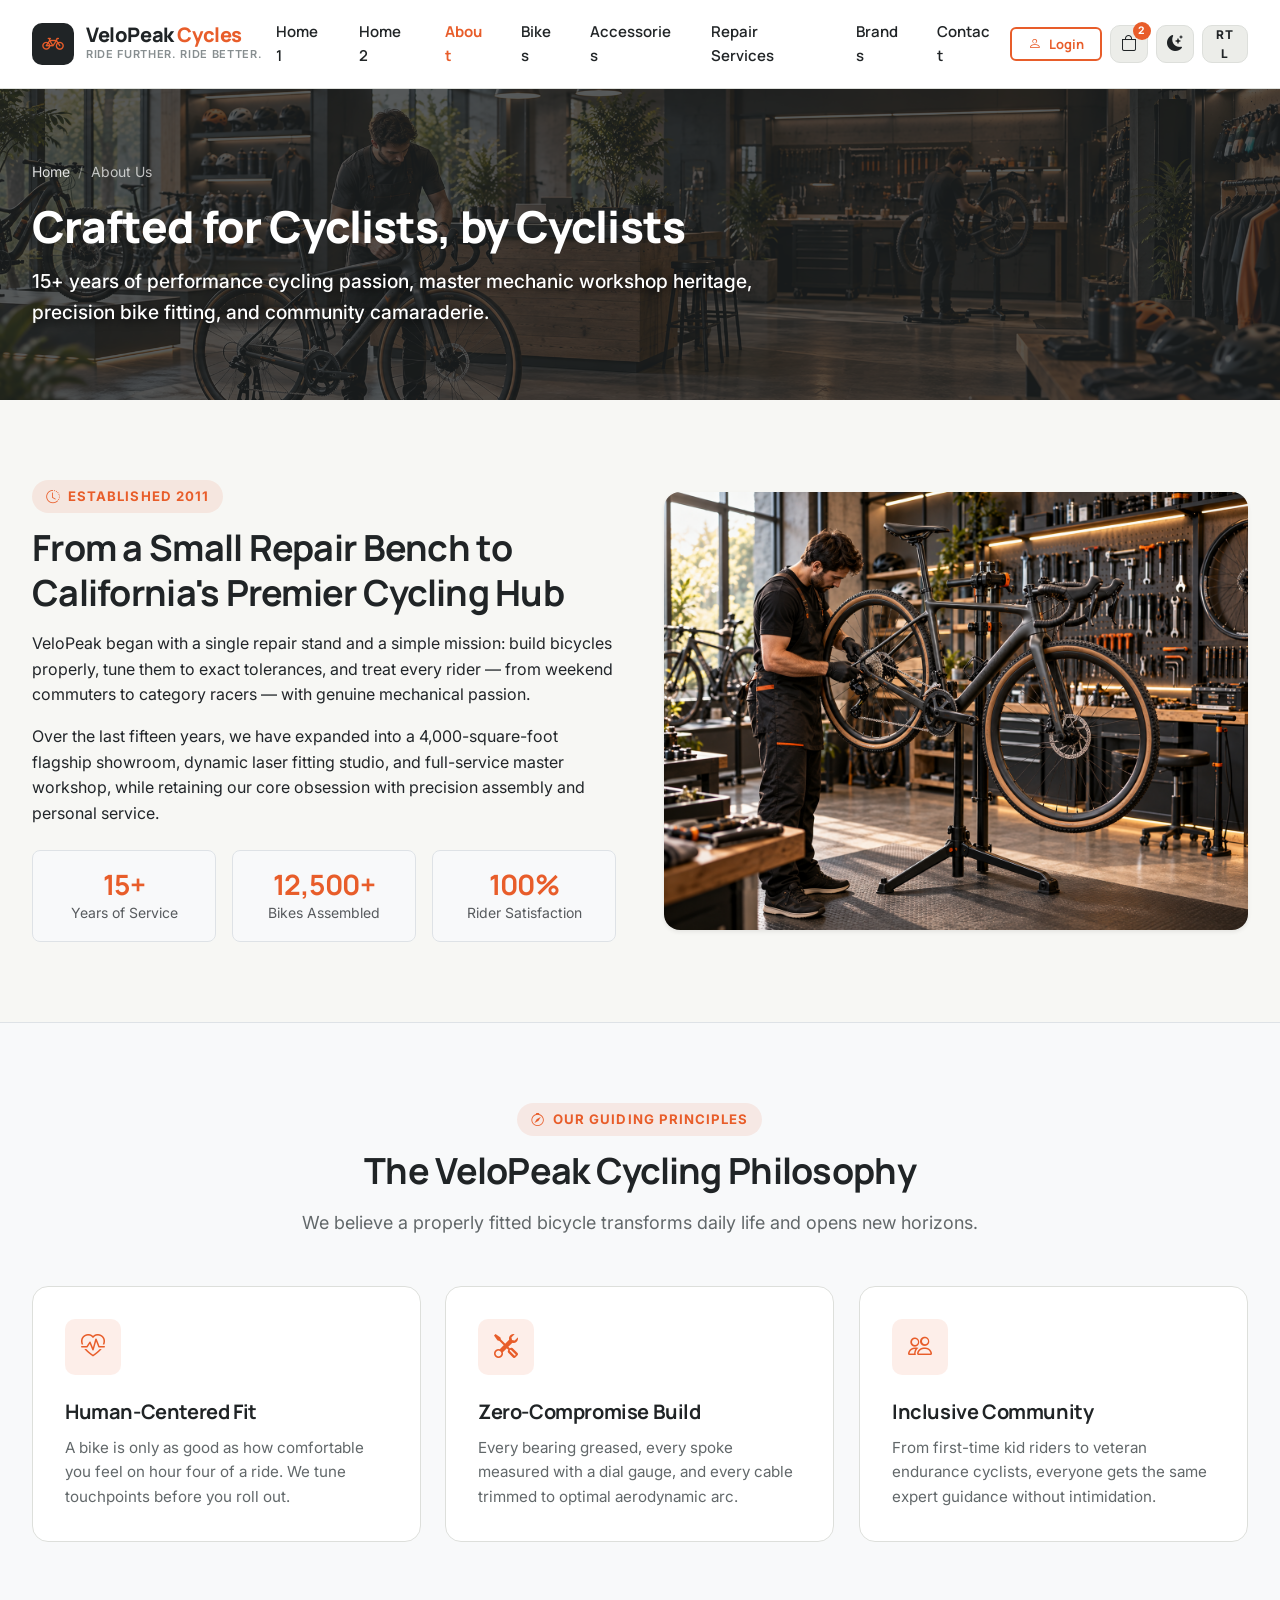
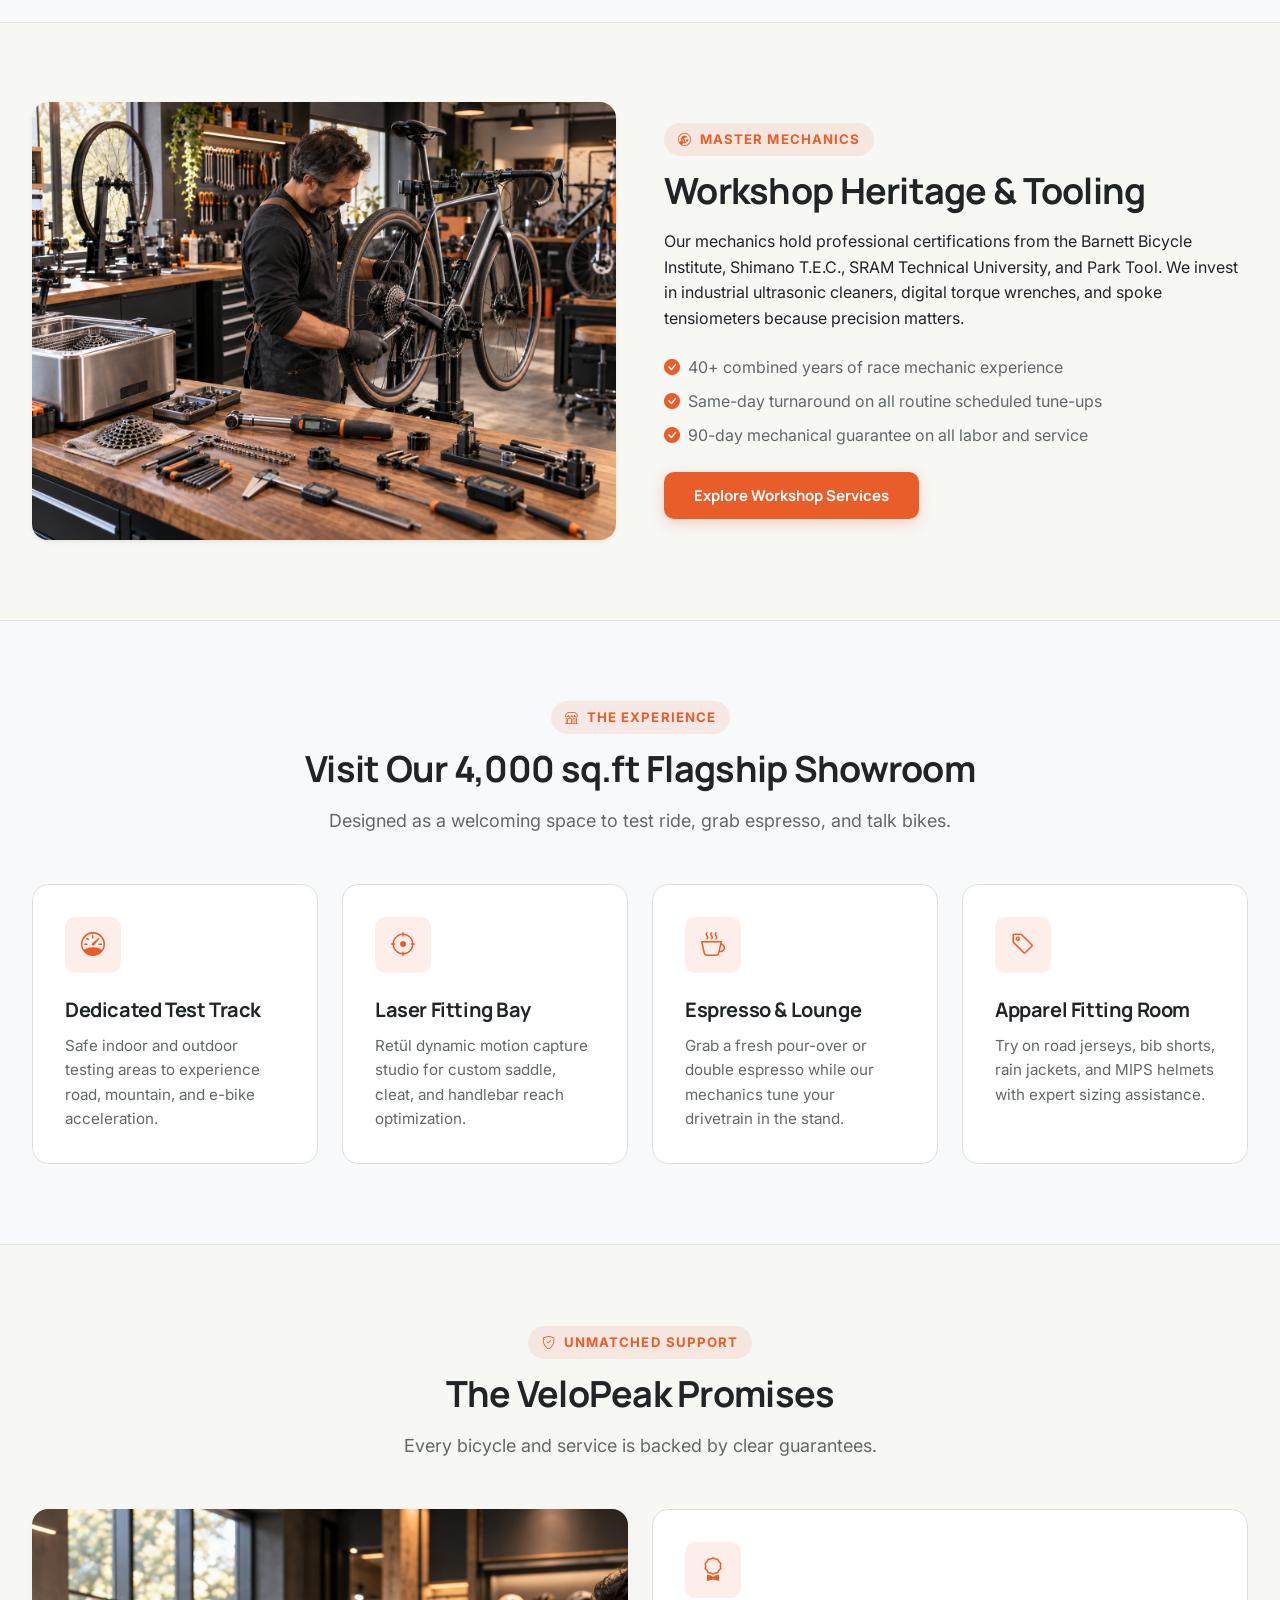
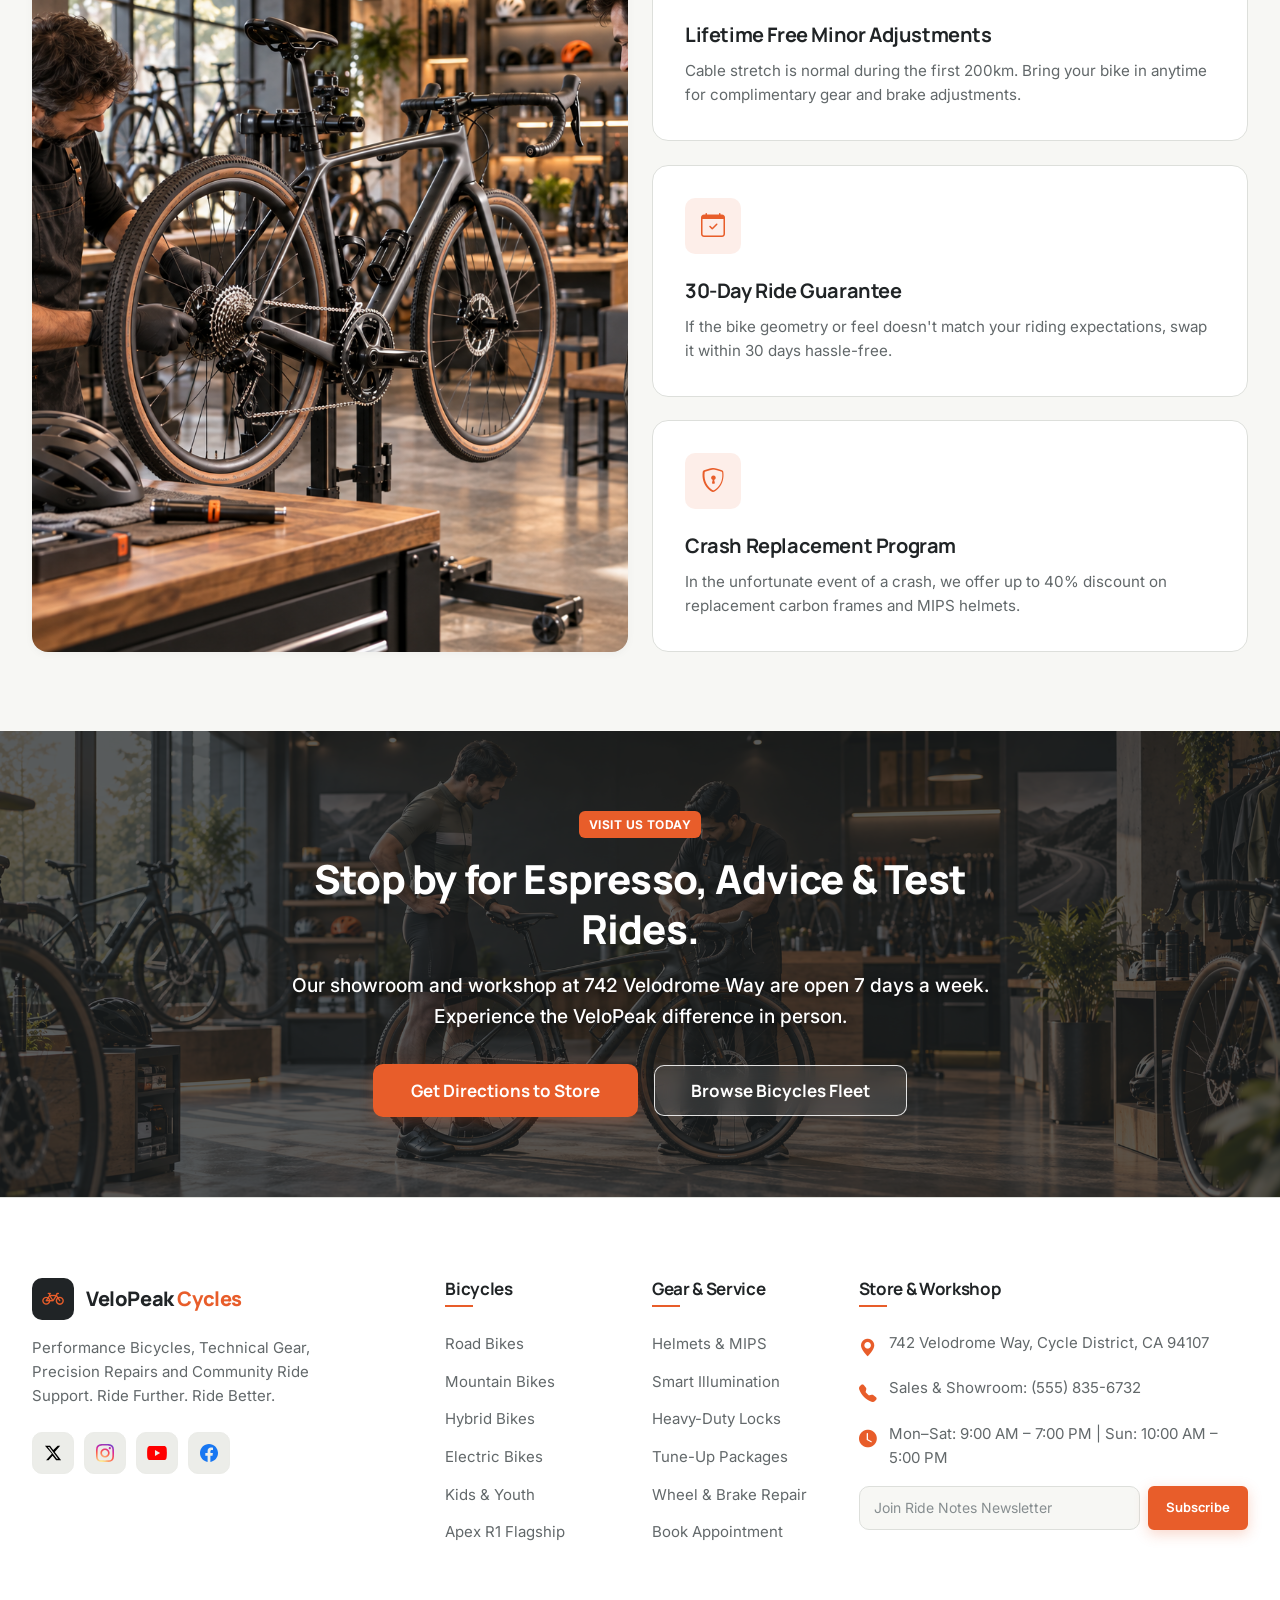
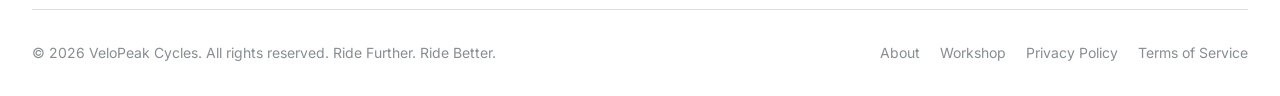
==== about.html @ 01ef1c29 "initial changes committed" ====
<!DOCTYPE html>
<html lang="en" data-theme="light" dir="ltr">
<head>
  <meta charset="UTF-8">
  <meta name="viewport" content="width=device-width, initial-scale=1.0">
  <title>About Us | Our Story, Workshop Heritage & Community | VeloPeak Cycles</title>
  <meta name="description" content="Learn about VeloPeak Cycles. 15+ years of performance cycling passion, master mechanic workshop heritage, and community group rides.">
  
  <!-- Favicon -->
  <link rel="icon" type="image/svg+xml" href="assets/images/favicon.svg">
  <link rel="apple-touch-icon" href="assets/images/favicon.svg">
  <link href="https://cdn.jsdelivr.net/npm/bootstrap@5.3.3/dist/css/bootstrap.min.css" rel="stylesheet">
  <link rel="stylesheet" href="https://cdn.jsdelivr.net/npm/bootstrap-icons@1.11.3/font/bootstrap-icons.min.css">

  <link rel="stylesheet" href="css/main.css">
  <link rel="stylesheet" href="css/header.css">
  <link rel="stylesheet" href="css/buttons.css">
  <link rel="stylesheet" href="css/bikes.css">
  <link rel="stylesheet" href="css/accessories.css">
  <link rel="stylesheet" href="css/services.css">
  <link rel="stylesheet" href="css/filters.css">
  <link rel="stylesheet" href="css/forms.css">
  <link rel="stylesheet" href="css/auth.css">
  <link rel="stylesheet" href="css/footer.css">
  <link rel="stylesheet" href="css/dark-theme.css">
  <link rel="stylesheet" href="css/rtl.css">
  <link rel="stylesheet" href="css/desktop.css">
  <link rel="stylesheet" href="css/tablet.css">
  <link rel="stylesheet" href="css/mobile.css">
</head>
<body>

  <!-- ==================== HEADER ==================== -->
  <header class="site-header">
    <div class="site-container">
      <nav class="navbar navbar-expand-lg navbar-light">
        <a class="navbar-brand" href="index.html" id="brand-logo-link">
          <div class="brand-logo-icon"><i class="bi bi-bicycle"></i></div>
          <div class="brand-text-group">
            <span class="brand-name">VeloPeak <span>Cycles</span></span>
            <span class="brand-tagline">Ride Further. Ride Better.</span>
          </div>
        </a>

        <div class="collapse navbar-collapse justify-content-center" id="navbarMain">
          <ul class="navbar-nav mb-2 mb-lg-0 gap-1">
            <li class="nav-item"><a class="nav-link" href="index.html">Home 1</a></li>
            <li class="nav-item"><a class="nav-link" href="home-2.html">Home 2</a></li>
            <li class="nav-item"><a class="nav-link active" href="about.html">About</a></li>
            <li class="nav-item"><a class="nav-link" href="bikes.html">Bikes</a></li>
            <li class="nav-item"><a class="nav-link" href="accessories.html">Accessories</a></li>
            <li class="nav-item"><a class="nav-link" href="services.html">Repair Services</a></li>
            <li class="nav-item"><a class="nav-link" href="brands.html">Brands</a></li>
            <li class="nav-item"><a class="nav-link" href="contact.html">Contact</a></li>
          </ul>
        </div>

        <div class="header-actions">
          <a href="login.html" class="btn-custom btn-secondary-custom btn-sm-custom d-none d-sm-inline-flex">
            <i class="bi bi-person"></i> Login
          </a>
          <a href="bikes.html" class="header-action-btn" title="View Cart">
            <i class="bi bi-bag"></i>
            <span class="badge-pill cart-count-badge">2</span>
          </a>
          <button type="button" class="header-action-btn theme-toggle-btn" title="Toggle Dark/Light Mode">
            <i class="bi bi-moon-stars-fill"></i>
          </button>
          <button type="button" class="header-action-btn rtl-toggle-btn" title="Toggle RTL/LTR">
            <span>RTL</span>
          </button>
          <button class="navbar-toggler header-action-btn d-lg-none" type="button" data-bs-toggle="offcanvas" data-bs-target="#mobileMenuOffcanvas">
            <i class="bi bi-list fs-5"></i>
          </button>
        </div>
      </nav>
    </div>
  </header>

  <!-- Mobile Offcanvas Menu -->
  <div class="offcanvas offcanvas-start" tabindex="-1" id="mobileMenuOffcanvas">
    <div class="offcanvas-header">
      <div class="d-flex align-items-center gap-2">
        <div class="brand-logo-icon" style="width:36px;height:36px;font-size:1.1rem;"><i class="bi bi-bicycle"></i></div>
        <span class="brand-name fs-5">VeloPeak <span>Cycles</span></span>
      </div>
      <button type="button" class="btn-close text-reset" data-bs-dismiss="offcanvas"></button>
    </div>
    <div class="offcanvas-body">
      <div class="d-flex flex-column mb-4">
        <a class="offcanvas-nav-link" href="index.html">Home 1 <i class="bi bi-chevron-right"></i></a>
        <a class="offcanvas-nav-link" href="home-2.html">Home 2 <i class="bi bi-chevron-right"></i></a>
        <a class="offcanvas-nav-link active" href="about.html">About <i class="bi bi-chevron-right"></i></a>
        <a class="offcanvas-nav-link" href="bikes.html">Bikes <i class="bi bi-chevron-right"></i></a>
        <a class="offcanvas-nav-link" href="accessories.html">Accessories <i class="bi bi-chevron-right"></i></a>
        <a class="offcanvas-nav-link" href="services.html">Repair Services <i class="bi bi-chevron-right"></i></a>
        <a class="offcanvas-nav-link" href="brands.html">Brands <i class="bi bi-chevron-right"></i></a>
        <a class="offcanvas-nav-link" href="contact.html">Contact <i class="bi bi-chevron-right"></i></a>
      </div>
      <div class="mt-auto pt-3 border-top header-actions-drawer">
        <a href="login.html" class="btn-custom btn-secondary-custom btn-sm-custom">
          <i class="bi bi-person"></i> Login
        </a>
        <a href="bikes.html" class="header-action-btn" title="View Cart">
          <i class="bi bi-bag"></i>
          <span class="badge-pill cart-count-badge">2</span>
        </a>
        <button type="button" class="header-action-btn theme-toggle-btn" title="Toggle Dark/Light Mode">
          <i class="bi bi-moon-stars-fill"></i>
        </button>
        <button type="button" class="header-action-btn rtl-toggle-btn" title="Toggle RTL/LTR">
          <span>RTL</span>
        </button>
      </div>
    </div>
  </div>

  <main>
    <!-- ==================== PAGE BANNER ==================== -->
    <section class="page-banner">
      <img src="assets/images/hero/about-banner.png" alt="VeloPeak Workshop Heritage" class="page-banner-bg">
      <div class="site-container">
        <div class="page-banner-content">
          <nav class="breadcrumb-nav">
            <a href="index.html">Home</a>
            <span class="breadcrumb-separator">/</span>
            <span>About Us</span>
          </nav>
          <h1 class="page-banner-title">Crafted for Cyclists, by Cyclists</h1>
          <p class="page-banner-subtitle">
            15+ years of performance cycling passion, master mechanic workshop heritage, precision bike fitting, and community camaraderie.
          </p>
        </div>
      </div>
    </section>

    <!-- ==================== 1. OUR STORY & ORIGIN ==================== -->
    <section class="section-padding">
      <div class="site-container">
        <div class="row align-items-center g-5">
          <div class="col-lg-6">
            <span class="section-badge"><i class="bi bi-clock-history"></i> Established 2011</span>
            <h2 class="section-title">From a Small Repair Bench to California's Premier Cycling Hub</h2>
            <p class="text-body mb-3">
              VeloPeak began with a single repair stand and a simple mission: build bicycles properly, tune them to exact tolerances, and treat every rider — from weekend commuters to category racers — with genuine mechanical passion.
            </p>
            <p class="text-body mb-4">
              Over the last fifteen years, we have expanded into a 4,000-square-foot flagship showroom, dynamic laser fitting studio, and full-service master workshop, while retaining our core obsession with precision assembly and personal service.
            </p>
            <div class="row g-3 about-stats-row">
              <div class="col-4">
                <div class="p-3 bg-light rounded-3 border text-center">
                  <div class="h3 text-primary mb-0 fw-bold">15+</div>
                  <div class="small text-muted">Years of Service</div>
                </div>
              </div>
              <div class="col-4">
                <div class="p-3 bg-light rounded-3 border text-center">
                  <div class="h3 text-primary mb-0 fw-bold">12,500+</div>
                  <div class="small text-muted">Bikes Assembled</div>
                </div>
              </div>
              <div class="col-4">
                <div class="p-3 bg-light rounded-3 border text-center">
                  <div class="h3 text-primary mb-0 fw-bold">100%</div>
                  <div class="small text-muted">Rider Satisfaction</div>
                </div>
              </div>
            </div>
          </div>
          <div class="col-lg-6">
            <img src="assets/images/pages/masters_workshop.png" alt="VeloPeak flagship workshop interior" class="img-fluid rounded-4 shadow-sm w-100">
          </div>
        </div>
      </div>
    </section>

    <!-- ==================== 2. BUILT AROUND CYCLING PHILOSOPHY ==================== -->
    <section class="section-padding bg-light border-top border-bottom">
      <div class="site-container">
        <div class="section-header text-center">
          <span class="section-badge"><i class="bi bi-compass"></i> Our Guiding Principles</span>
          <h2 class="section-title">The VeloPeak Cycling Philosophy</h2>
          <p class="section-subtitle">We believe a properly fitted bicycle transforms daily life and opens new horizons.</p>
        </div>

        <div class="row g-4">
          <div class="col-lg-4 col-md-6">
            <div class="feature-card">
              <div class="feature-icon-wrapper"><i class="bi bi-heart-pulse"></i></div>
              <h4 class="feature-title">Human-Centered Fit</h4>
              <p class="feature-desc">A bike is only as good as how comfortable you feel on hour four of a ride. We tune touchpoints before you roll out.</p>
            </div>
          </div>
          <div class="col-lg-4 col-md-6">
            <div class="feature-card">
              <div class="feature-icon-wrapper"><i class="bi bi-tools"></i></div>
              <h4 class="feature-title">Zero-Compromise Build</h4>
              <p class="feature-desc">Every bearing greased, every spoke measured with a dial gauge, and every cable trimmed to optimal aerodynamic arc.</p>
            </div>
          </div>
          <div class="col-lg-4 col-md-12">
            <div class="feature-card">
              <div class="feature-icon-wrapper"><i class="bi bi-people"></i></div>
              <h4 class="feature-title">Inclusive Community</h4>
              <p class="feature-desc">From first-time kid riders to veteran endurance cyclists, everyone gets the same expert guidance without intimidation.</p>
            </div>
          </div>
        </div>
      </div>
    </section>

    <!-- ==================== 3. WORKSHOP HERITAGE & MECHANIC CREDENTIALS ==================== -->
    <section class="section-padding">
      <div class="site-container">
        <div class="row align-items-center g-5">
          <div class="col-lg-6 order-lg-2">
            <span class="section-badge"><i class="bi bi-wrench-adjustable-circle"></i> Master Mechanics</span>
            <h2 class="section-title">Workshop Heritage & Tooling</h2>
            <p class="text-body mb-4">
              Our mechanics hold professional certifications from the Barnett Bicycle Institute, Shimano T.E.C., SRAM Technical University, and Park Tool. We invest in industrial ultrasonic cleaners, digital torque wrenches, and spoke tensiometers because precision matters.
            </p>
            <div class="d-flex flex-column gap-2 mb-4">
              <div class="d-flex align-items-center gap-2"><i class="bi bi-check-circle-fill text-primary"></i> 40+ combined years of race mechanic experience</div>
              <div class="d-flex align-items-center gap-2"><i class="bi bi-check-circle-fill text-primary"></i> Same-day turnaround on all routine scheduled tune-ups</div>
              <div class="d-flex align-items-center gap-2"><i class="bi bi-check-circle-fill text-primary"></i> 90-day mechanical guarantee on all labor and service</div>
            </div>
            <a href="services.html" class="btn-custom btn-primary-custom">Explore Workshop Services</a>
          </div>
          <div class="col-lg-6 order-lg-1">
            <img src="assets/images/pages/about_master_mechanics.png" alt="VeloPeak cycling community" class="img-fluid rounded-4 shadow-sm w-100">
          </div>
        </div>
      </div>
    </section>

    <!-- ==================== 4. FLAGSHIP SHOWROOM EXPERIENCE ==================== -->
    <section class="section-padding bg-light border-top border-bottom">
      <div class="site-container">
        <div class="section-header text-center">
          <span class="section-badge"><i class="bi bi-shop"></i> The Experience</span>
          <h2 class="section-title">Visit Our 4,000 sq.ft Flagship Showroom</h2>
          <p class="section-subtitle">Designed as a welcoming space to test ride, grab espresso, and talk bikes.</p>
        </div>

        <div class="row g-4 showroom-experience-grid">
          <div class="col-lg-3 col-md-6">
            <div class="feature-card">
              <div class="feature-icon-wrapper"><i class="bi bi-speedometer"></i></div>
              <h4 class="feature-title">Dedicated Test Track</h4>
              <p class="feature-desc">Safe indoor and outdoor testing areas to experience road, mountain, and e-bike acceleration.</p>
            </div>
          </div>
          <div class="col-lg-3 col-md-6">
            <div class="feature-card">
              <div class="feature-icon-wrapper"><i class="bi bi-crosshair"></i></div>
              <h4 class="feature-title">Laser Fitting Bay</h4>
              <p class="feature-desc">Retül dynamic motion capture studio for custom saddle, cleat, and handlebar reach optimization.</p>
            </div>
          </div>
          <div class="col-lg-3 col-md-6">
            <div class="feature-card">
              <div class="feature-icon-wrapper"><i class="bi bi-cup-hot"></i></div>
              <h4 class="feature-title">Espresso & Lounge</h4>
              <p class="feature-desc">Grab a fresh pour-over or double espresso while our mechanics tune your drivetrain in the stand.</p>
            </div>
          </div>
          <div class="col-lg-3 col-md-6">
            <div class="feature-card">
              <div class="feature-icon-wrapper"><i class="bi bi-tag"></i></div>
              <h4 class="feature-title">Apparel Fitting Room</h4>
              <p class="feature-desc">Try on road jerseys, bib shorts, rain jackets, and MIPS helmets with expert sizing assistance.</p>
            </div>
          </div>
        </div>
      </div>
    </section>

    <!-- ==================== 5. OUR PROMISES ==================== -->
    <section class="section-padding">
      <div class="site-container">
        <div class="section-header text-center">
          <span class="section-badge"><i class="bi bi-shield-check"></i> Unmatched Support</span>
          <h2 class="section-title">The VeloPeak Promises</h2>
          <p class="section-subtitle">Every bicycle and service is backed by clear guarantees.</p>
        </div>

        <div class="promises-layout">
          <figure class="promises-image-wrap">
            <img src="assets/images/pages/the_veloPeak_promises.png" alt="VeloPeak mechanic servicing a customer's bicycle in the workshop" class="promises-image">
          </figure>

          <div class="promises-grid">
            <div class="feature-card">
              <div class="feature-icon-wrapper"><i class="bi bi-award"></i></div>
              <h4 class="feature-title">Lifetime Free Minor Adjustments</h4>
              <p class="feature-desc">Cable stretch is normal during the first 200km. Bring your bike in anytime for complimentary gear and brake adjustments.</p>
            </div>
            <div class="feature-card">
              <div class="feature-icon-wrapper"><i class="bi bi-calendar-check"></i></div>
              <h4 class="feature-title">30-Day Ride Guarantee</h4>
              <p class="feature-desc">If the bike geometry or feel doesn't match your riding expectations, swap it within 30 days hassle-free.</p>
            </div>
            <div class="feature-card">
              <div class="feature-icon-wrapper"><i class="bi bi-shield-lock"></i></div>
              <h4 class="feature-title">Crash Replacement Program</h4>
              <p class="feature-desc">In the unfortunate event of a crash, we offer up to 40% discount on replacement carbon frames and MIPS helmets.</p>
            </div>
          </div>
        </div>
      </div>
    </section>

    <!-- ==================== 6. FINAL CTA BANNER ==================== -->
    <section class="cta-banner-section">
      <img src="assets/images/cta/about-cta.png" alt="Mechanic and cyclist discussing a finished bike" class="cta-banner-bg">
      <div class="site-container">
        <div class="cta-banner-content">
          <span class="badge-custom badge-primary mb-3">Visit Us Today</span>
          <h2 class="cta-banner-title">Stop by for Espresso, Advice & Test Rides.</h2>
          <p class="cta-banner-text">
            Our showroom and workshop at 742 Velodrome Way are open 7 days a week. Experience the VeloPeak difference in person.
          </p>
          <div class="d-flex flex-wrap justify-content-center gap-3">
            <a href="contact.html" class="btn-custom btn-primary-custom btn-lg-custom">Get Directions to Store</a>
            <a href="bikes.html" class="btn-custom btn-dark-outline btn-lg-custom">Browse Bicycles Fleet</a>
          </div>
        </div>
      </div>
    </section>
  </main>

  <!-- ==================== FOOTER ==================== -->
  <footer class="site-footer">
    <div class="site-container">
      <div class="row g-4">
        <div class="col-lg-4 col-md-6 footer-brand-col">
          <a class="footer-logo" href="index.html">
            <div class="brand-logo-icon"><i class="bi bi-bicycle"></i></div>
            <span class="brand-name">VeloPeak <span>Cycles</span></span>
          </a>
          <p class="footer-tagline-text">
            Performance Bicycles, Technical Gear, Precision Repairs and Community Ride Support. Ride Further. Ride Better.
          </p>
          <div class="footer-social-links">
            <a href="#" class="footer-social-btn" aria-label="Twitter / X"><svg width="18" height="18" viewBox="0 0 24 24" xmlns="http://www.w3.org/2000/svg"><path d="M18.244 2.25h3.308l-7.227 8.26 8.502 11.24H16.17l-4.714-6.231-5.401 6.231H2.747l7.73-8.835L1.254 2.25H8.08l4.259 5.629L18.244 2.25zm-1.161 17.52h1.833L7.084 4.126H5.117L17.083 19.77z" fill="#000000"/></svg></a>
            <a href="#" class="footer-social-btn" aria-label="Instagram"><svg width="18" height="18" viewBox="0 0 24 24" xmlns="http://www.w3.org/2000/svg"><defs><radialGradient id="ig-grad" cx="30%" cy="107%" r="150%"><stop offset="0%" stop-color="#fdf497"/><stop offset="5%" stop-color="#fdf497"/><stop offset="45%" stop-color="#fd5949"/><stop offset="60%" stop-color="#d6249f"/><stop offset="90%" stop-color="#285AEB"/></radialGradient></defs><path d="M12 2.163c3.204 0 3.584.012 4.85.07 3.252.148 4.771 1.691 4.919 4.919.058 1.265.069 1.645.069 4.849 0 3.205-.012 3.584-.069 4.849-.149 3.225-1.664 4.771-4.919 4.919-1.266.058-1.644.07-4.85.07-3.204 0-3.584-.012-4.849-.07-3.26-.149-4.771-1.699-4.919-4.92-.058-1.265-.07-1.644-.07-4.849 0-3.204.013-3.583.07-4.849.149-3.227 1.664-4.771 4.919-4.919 1.266-.057 1.645-.069 4.849-.069zm0-2.163c-3.259 0-3.667.014-4.947.072-4.358.2-6.78 2.618-6.98 6.98-.059 1.281-.073 1.689-.073 4.948 0 3.259.014 3.668.072 4.948.2 4.358 2.618 6.78 6.98 6.98 1.281.058 1.689.072 4.948.072 3.259 0 3.668-.014 4.948-.072 4.354-.2 6.782-2.618 6.979-6.98.059-1.28.073-1.689.073-4.948 0-3.259-.014-3.667-.072-4.947-.196-4.354-2.617-6.78-6.979-6.98-1.281-.059-1.69-.073-4.949-.073zm0 5.838c-3.403 0-6.162 2.759-6.162 6.162s2.759 6.163 6.162 6.163 6.162-2.759 6.162-6.163c0-3.403-2.759-6.162-6.162-6.162zm0 10.162c-2.209 0-4-1.79-4-4 0-2.209 1.791-4 4-4s4 1.791 4 4c0 2.21-1.791 4-4 4zm6.406-11.845c-.796 0-1.441.645-1.441 1.44s.645 1.44 1.441 1.44c.795 0 1.439-.645 1.439-1.44s-.644-1.44-1.439-1.44z" fill="url(#ig-grad)"/></svg></a>
            <a href="#" class="footer-social-btn" aria-label="YouTube"><svg width="20" height="14" viewBox="0 0 24 17" xmlns="http://www.w3.org/2000/svg"><path d="M23.495 2.205a3.02 3.02 0 0 0-2.122-2.137C19.545 0 12 0 12 0s-7.545 0-9.373.068a3.02 3.02 0 0 0-2.122 2.137C0 3.964 0 8.5 0 8.5s0 4.536.505 6.295a3.02 3.02 0 0 0 2.122 2.137C4.455 17 12 17 12 17s7.545 0 9.373-.068a3.02 3.02 0 0 0 2.122-2.137C24 13.036 24 8.5 24 8.5s0-4.536-.505-6.295zM9.545 12.068V4.932L15.818 8.5l-6.273 3.568z" fill="#FF0000"/></svg></a>
            <a href="#" class="footer-social-btn" aria-label="Facebook"><svg width="18" height="18" viewBox="0 0 24 24" xmlns="http://www.w3.org/2000/svg"><path d="M24 12.073c0-6.627-5.373-12-12-12s-12 5.373-12 12c0 5.99 4.388 10.954 10.125 11.854v-8.385H7.078v-3.47h3.047V9.43c0-3.007 1.792-4.669 4.533-4.669 1.312 0 2.686.235 2.686.235v2.953H15.83c-1.491 0-1.956.925-1.956 1.874v2.25h3.328l-.532 3.47h-2.796v8.385C19.612 23.027 24 18.062 24 12.073z" fill="#1877F2"/></svg></a>
          </div>
        </div>

        <div class="col-lg-2 col-md-6 col-6">
          <h4 class="footer-heading">Bicycles</h4>
          <ul class="footer-nav-list">
            <li><a href="bikes.html?type=road" class="footer-nav-link">Road Bikes</a></li>
            <li><a href="bikes.html?type=mountain" class="footer-nav-link">Mountain Bikes</a></li>
            <li><a href="bikes.html?type=hybrid" class="footer-nav-link">Hybrid Bikes</a></li>
            <li><a href="bikes.html?type=electric" class="footer-nav-link">Electric Bikes</a></li>
            <li><a href="bikes.html?type=kids" class="footer-nav-link">Kids & Youth</a></li>
            <li><a href="bike-details.html" class="footer-nav-link">Apex R1 Flagship</a></li>
          </ul>
        </div>

        <div class="col-lg-2 col-md-6 col-6">
          <h4 class="footer-heading">Gear & Service</h4>
          <ul class="footer-nav-list">
            <li><a href="accessories.html" class="footer-nav-link">Helmets & MIPS</a></li>
            <li><a href="accessories.html" class="footer-nav-link">Smart Illumination</a></li>
            <li><a href="accessories.html" class="footer-nav-link">Heavy-Duty Locks</a></li>
            <li><a href="services.html" class="footer-nav-link">Tune-Up Packages</a></li>
            <li><a href="services.html#individual-repairs" class="footer-nav-link">Wheel & Brake Repair</a></li>
            <li><a href="services.html#booking-section" class="footer-nav-link">Book Appointment</a></li>
          </ul>
        </div>

        <div class="col-lg-4 col-md-6">
          <h4 class="footer-heading">Store & Workshop</h4>
          <ul class="footer-contact-list mb-3">
            <li class="footer-contact-item">
              <i class="bi bi-geo-alt-fill"></i>
              <span>742 Velodrome Way, Cycle District, CA 94107</span>
            </li>
            <li class="footer-contact-item">
              <i class="bi bi-telephone-fill"></i>
              <span>Sales & Showroom: (555) 835-6732</span>
            </li>
            <li class="footer-contact-item">
              <i class="bi bi-clock-fill"></i>
              <span>Mon–Sat: 9:00 AM – 7:00 PM | Sun: 10:00 AM – 5:00 PM</span>
            </li>
          </ul>
          <form class="footer-newsletter-form">
            <input type="email" class="footer-newsletter-input" placeholder="Join Ride Notes Newsletter" required>
            <button type="submit" class="btn-custom btn-primary-custom btn-sm-custom">Subscribe</button>
          </form>
        </div>
      </div>

      <div class="footer-bottom">
        <div>&copy; 2026 VeloPeak Cycles. All rights reserved. Ride Further. Ride Better.</div>
        <div class="footer-bottom-links">
          <a href="about.html">About</a>
          <a href="services.html">Workshop</a>
          <a href="contact.html">Privacy Policy</a>
          <a href="contact.html">Terms of Service</a>
        </div>
      </div>
    </div>
  </footer>

  <script src="https://cdn.jsdelivr.net/npm/bootstrap@5.3.3/dist/js/bootstrap.bundle.min.js"></script>
  <script src="js/main.js"></script>
</body>
</html>
---- css/main.css ----
/* ==========================================================================
   VeloPeak Cycles - Main Stylesheet
   Brand: VeloPeak Cycles ("Ride Further. Ride Better.")
   Primary: #E85D2A (Hover: #C94A1E)
   Secondary: #202426 (Carbon Charcoal)
   ========================================================================== */

@import url('https://fonts.googleapis.com/css2?family=Inter:wght@300;400;500;600;700&family=Manrope:wght@500;600;700;800&display=swap');

:root {
  /* Brand Colors */
  --color-primary: #E85D2A;
  --color-primary-hover: #C94A1E;
  --color-primary-light: rgba(232, 93, 42, 0.1);
  --color-secondary: #202426;
  --color-secondary-hover: #151718;

  /* Keep Bootstrap utilities on the same single VeloPeak accent colour. */
  --bs-primary: #E85D2A;
  --bs-primary-rgb: 232, 93, 42;
  --bs-link-color: #E85D2A;
  --bs-link-color-rgb: 232, 93, 42;
  --bs-link-hover-color: #C94A1E;
  --bs-link-hover-color-rgb: 201, 74, 30;

  /* Supporting Light Neutrals */
  --bg-main: #F7F7F4;
  --bg-surface: #FFFFFF;
  --bg-secondary: #ECEDE9;
  --bg-card: #FFFFFF;
  --text-heading: #202426;
  --text-body: #62686A;
  --text-muted: #878E90;
  --border-color: #DDDFDB;
  --border-subtle: #EBECE8;

  /* Shadows */
  --shadow-sm: 0 2px 8px rgba(32, 36, 38, 0.04);
  --shadow-md: 0 6px 20px rgba(32, 36, 38, 0.08);
  --shadow-lg: 0 12px 36px rgba(32, 36, 38, 0.12);
  --shadow-card: 0 4px 16px rgba(32, 36, 38, 0.06);

  /* Typography */
  --font-heading: 'Manrope', -apple-system, BlinkMacSystemFont, 'Segoe UI', Roboto, sans-serif;
  --font-body: 'Inter', -apple-system, BlinkMacSystemFont, 'Segoe UI', Roboto, sans-serif;

  /* Spacing Scale */
  --space-8: 8px;
  --space-12: 12px;
  --space-16: 16px;
  --space-24: 24px;
  --space-32: 32px;
  --space-48: 48px;
  --space-64: 64px;
  --space-80: 80px;

  /* Transitions */
  --transition-fast: 200ms ease;
  --transition-normal: 300ms ease;
  --transition-slow: 400ms ease;

  /* Layout */
  --container-max: 1440px;
  --header-height: 80px;
  --radius-sm: 6px;
  --radius-md: 10px;
  --radius-lg: 16px;
  --radius-full: 9999px;
}

/* Base Elements */
* {
  box-sizing: border-box;
  margin: 0;
  padding: 0;
}

html {
  scroll-behavior: smooth;
  font-size: 16px;
}

body {
  font-family: var(--font-body);
  font-size: 1rem;
  line-height: 1.6;
  color: var(--text-body);
  background-color: var(--bg-main);
  -webkit-font-smoothing: antialiased;
  -moz-osx-font-smoothing: grayscale;
  overflow-x: hidden;
  display: flex;
  flex-direction: column;
  min-height: 100vh;
}

/* Allow long labels and headings to wrap safely without hiding content. */
:where(h1, h2, h3, h4, h5, h6, p, a, button, label, li, td, th, span) {
  overflow-wrap: anywhere;
}

main {
  flex: 1 0 auto;
}

h1,
h2,
h3,
h4,
h5,
h6,
.h1,
.h2,
.h3,
.h4,
.h5,
.h6 {
  font-family: var(--font-heading);
  color: var(--text-heading);
  font-weight: 700;
  line-height: 1.25;
  letter-spacing: -0.02em;
}

h1 {
  font-size: 2.75rem;
}

h2 {
  font-size: 2.25rem;
}

h3 {
  font-size: 1.75rem;
}

h4 {
  font-size: 1.35rem;
}

h5 {
  font-size: 1.15rem;
}

h6 {
  font-size: 1rem;
}

p {
  margin-bottom: 1rem;
}

a {
  color: var(--color-primary);
  text-decoration: none;
  transition: color var(--transition-fast);
}

a:hover {
  color: var(--color-primary-hover);
}

/* Override Bootstrap's default blue utility with the VeloPeak orange. */
.text-primary {
  color: var(--color-primary) !important;
}

a.text-primary:hover,
a.text-primary:focus-visible {
  color: var(--color-primary-hover) !important;
}

:where(a, button, input, select, textarea):focus-visible {
  outline-color: var(--color-primary);
}

img {
  max-width: 100%;
  height: auto;
  display: block;
}

/* Shared grid alignment: keep columns shrinkable and cards equally stretched. */
main .row > [class*="col-"] {
  min-width: 0;
}

main .row.g-4 > [class*="col-"]:has(> :is(.feature-card, .package-card, .process-step-card, .product-card, .accessory-card, .category-card)) {
  display: flex;
}

main .row.g-4 > [class*="col-"] > :only-child {
  width: 100%;
}

/* Reusable equal-card grid behavior: incomplete rows stay centered. */
main .row:has(> [class*="col-"] > :is(.feature-card, .package-card, .process-step-card, .product-card, .accessory-card, .category-card, .guide-card, .card)) {
  justify-content: center;
}

main :is(.feature-card, .package-card, .process-step-card, .product-card, .accessory-card, .category-card, .guide-card, .card) {
  min-width: 0;
}

main :is(.feature-card, .package-card, .process-step-card, .product-card, .accessory-card, .category-card, .guide-card) :is(h2, h3, h4, p, li) {
  white-space: normal;
  text-overflow: clip;
  -webkit-line-clamp: unset;
}

/* Layout Containers */
.site-container {
  width: 100%;
  max-width: var(--container-max);
  margin-left: auto;
  margin-right: auto;
  padding-left: 32px;
  padding-right: 32px;
}

.section-padding {
  padding-top: var(--space-80);
  padding-bottom: var(--space-80);
}

.section-padding-sm {
  padding-top: var(--space-48);
  padding-bottom: var(--space-48);
}

/* Section Headers */
.section-header {
  margin-bottom: var(--space-48);
}

.section-header.text-center {
  max-width: 720px;
  margin-left: auto;
  margin-right: auto;
}

.section-badge {
  display: inline-flex;
  align-items: center;
  gap: 8px;
  background-color: var(--color-primary-light);
  color: var(--color-primary);
  font-size: 0.825rem;
  font-weight: 700;
  text-transform: uppercase;
  letter-spacing: 0.08em;
  padding: 6px 14px;
  border-radius: var(--radius-full);
  margin-bottom: var(--space-12);
}

.section-title {
  margin-bottom: var(--space-16);
}

.section-subtitle {
  font-size: 1.125rem;
  color: var(--text-body);
  margin-bottom: 0;
}

/* Hero Section Base */
.hero-section {
  position: relative;
  background-color: var(--bg-surface);
  min-height: 580px;
  display: flex;
  align-items: center;
  padding: 110px 0;
  overflow: hidden;
}

.hero-banner-bg {
  position: absolute;
  top: 0;
  left: 0;
  width: 100%;
  height: 100%;
  object-fit: cover;
  object-position: center;
  opacity: 1;
  z-index: 1;
  pointer-events: none;
}

@media (min-width: 992px) {
  .home-split-hero {
    min-height: 640px;
    padding: 80px 0;
    background: var(--bg-main);
  }

  .home-split-hero .hero-banner-bg {
    inset: 0 0 0 auto;
    width: 50%;
    height: 100%;
    object-position: center;
    border-radius: var(--radius-lg) 0 0 var(--radius-lg);
  }

  .home-split-hero-reverse .hero-banner-bg {
    inset: 0 auto 0 0;
    border-radius: 0 var(--radius-lg) var(--radius-lg) 0;
  }

  body .home-split-hero .hero-content-card {
    flex: 0 0 50%;
    width: 50%;
    max-width: 50%;
    background: transparent;
    backdrop-filter: none;
    -webkit-backdrop-filter: none;
    border: 0;
    box-shadow: none;
    padding: 40px 56px 40px 0;
  }

  body .home-split-hero-reverse .hero-content-card {
    padding: 40px 0 40px 56px;
  }

  .home-split-hero .hero-subtitle {
    color: var(--text-body);
  }
}

@media (max-width: 991.98px) {
  .home-split-hero {
    min-height: 0;
    padding: 0;
    display: block;
    background: var(--bg-main);
  }

  .home-split-hero .hero-banner-bg {
    position: relative;
    inset: auto;
    width: 100%;
    height: 340px;
    display: block;
    object-fit: cover;
  }

  .home-split-hero .site-container {
    padding-top: 40px;
    padding-bottom: 48px;
  }

  body .home-split-hero .hero-content-card,
  body .home-split-hero-reverse .hero-content-card {
    width: 100%;
    max-width: 100%;
    background: transparent;
    backdrop-filter: none;
    -webkit-backdrop-filter: none;
    border: 0;
    box-shadow: none;
    padding: 0;
  }

  .home-split-hero .hero-subtitle {
    color: var(--text-body);
  }
}

.hero-section .site-container,
.hero-content {
  position: relative;
  z-index: 2;
}

.hero-content-card {
  background: rgba(255, 255, 255, 0.45);
  backdrop-filter: blur(24px) saturate(180%);
  -webkit-backdrop-filter: blur(24px) saturate(180%);
  padding: 40px 44px;
  border-radius: var(--radius-lg);
  border: 1px solid rgba(255, 255, 255, 0.5);
  box-shadow: 0 16px 40px rgba(0, 0, 0, 0.12), inset 0 0 0 1px rgba(255, 255, 255, 0.3);
}

.hero-content-card .hero-stat-badge {
  background: rgba(255, 255, 255, 0.6);
  backdrop-filter: blur(12px);
  -webkit-backdrop-filter: blur(12px);
  border: 1px solid rgba(255, 255, 255, 0.6);
}

.hero-content-card .badge.bg-light {
  background: rgba(255, 255, 255, 0.65) !important;
  backdrop-filter: blur(10px);
  -webkit-backdrop-filter: blur(10px);
  border: 1px solid rgba(255, 255, 255, 0.6) !important;
  color: #202426 !important;
}

.hero-content-card .btn-secondary-custom {
  background-color: rgba(255, 255, 255, 0.75);
  backdrop-filter: blur(12px);
  -webkit-backdrop-filter: blur(12px);
  color: var(--color-primary) !important;
  border: 2px solid var(--color-primary);
  box-shadow: 0 4px 12px rgba(0, 0, 0, 0.06);
}

.hero-content-card .btn-secondary-custom:hover {
  background-color: var(--color-primary);
  color: #FFFFFF !important;
  border-color: var(--color-primary);
  box-shadow: 0 6px 18px rgba(232, 93, 42, 0.35);
}

.hero-tag {
  display: inline-flex;
  align-items: center;
  gap: 8px;
  padding: 6px 16px;
  background: rgba(232, 93, 42, 0.12);
  color: var(--color-primary);
  font-weight: 700;
  font-size: 0.875rem;
  border-radius: var(--radius-full);
  margin-bottom: var(--space-16);
}

.hero-title {
  font-size: 3.5rem;
  font-weight: 800;
  line-height: 1.15;
  margin-bottom: var(--space-24);
  color: var(--text-heading);
}

.hero-title span {
  color: var(--color-primary);
}

.hero-subtitle {
  font-size: 1.25rem;
  font-weight: 500;
  line-height: 1.7;
  color: #111416;
  margin-bottom: var(--space-32);
  max-width: 580px;
}

.hero-stat-badge {
  background: var(--bg-surface);
  border: 1px solid var(--border-color);
  padding: 14px 20px;
  border-radius: var(--radius-md);
  box-shadow: var(--shadow-sm);
}

.hero-stat-number {
  font-family: var(--font-heading);
  font-size: 1.5rem;
  font-weight: 800;
  color: var(--color-primary);
  line-height: 1;
}

.hero-stat-label {
  font-size: 0.8125rem;
  color: var(--text-muted);
  font-weight: 500;
}

/* Page Banner (Internal Pages) */
.page-banner {
  position: relative;
  background: var(--color-secondary);
  color: #FFFFFF;
  padding: 72px 0;
  overflow: hidden;
}

.page-banner-bg {
  position: absolute;
  top: 0;
  left: 0;
  width: 100%;
  height: 100%;
  object-fit: cover;
  opacity: 0.28;
  filter: brightness(0.9);
}

.page-banner-content {
  position: relative;
  z-index: 2;
  max-width: 800px;
}

.page-banner-title {
  color: #FFFFFF;
  font-size: 2.75rem;
  font-weight: 800;
  margin-bottom: 12px;
}

.page-banner-subtitle {
  color: #FFFFFF;
  font-size: 1.2rem;
  font-weight: 500;
  line-height: 1.6;
  text-shadow: 0 2px 10px rgba(0, 0, 0, 0.85);
  margin-bottom: 0;
}

.breadcrumb-nav {
  display: flex;
  align-items: center;
  gap: 8px;
  font-size: 0.875rem;
  color: rgba(255, 255, 255, 0.7);
  margin-bottom: 16px;
}

.breadcrumb-nav a {
  color: rgba(255, 255, 255, 0.85);
}

.breadcrumb-nav a:hover {
  color: var(--color-primary);
}

.breadcrumb-separator {
  opacity: 0.5;
}

/* Full Width CTA Banner */
.cta-banner-section {
  position: relative;
  background: var(--color-secondary);
  color: #FFFFFF;
  padding: 80px 0;
  overflow: hidden;
  text-align: center;
}

.cta-banner-bg {
  position: absolute;
  top: 0;
  left: 0;
  width: 100%;
  height: 100%;
  object-fit: cover;
  opacity: 0.32;
  filter: brightness(0.85);
}

.cta-banner-content {
  position: relative;
  z-index: 2;
  max-width: 760px;
  margin: 0 auto;
  text-align: center;
  display: flex;
  flex-direction: column;
  align-items: center;
}

.cta-banner-content > .d-flex {
  display: flex !important;
  justify-content: center !important;
  align-items: center !important;
  margin: 0 auto !important;
  width: 100%;
}

.cta-banner-title {
  color: #FFFFFF;
  font-size: 2.5rem;
  font-weight: 800;
  margin-bottom: 16px;
}

.cta-banner-text {
  color: #FFFFFF;
  font-size: 1.2rem;
  font-weight: 500;
  line-height: 1.6;
  text-shadow: 0 2px 10px rgba(0, 0, 0, 0.85);
  margin-bottom: 32px;
}

.cta-banner-section .btn-dark-outline,
.cta-banner-section .btn-white-outline {
  background-color: rgba(255, 255, 255, 0.12) !important;
  color: #FFFFFF !important;
  border: 1.5px solid rgba(255, 255, 255, 0.85) !important;
  backdrop-filter: blur(8px);
  -webkit-backdrop-filter: blur(8px);
}

.cta-banner-section .btn-dark-outline:hover,
.cta-banner-section .btn-white-outline:hover {
  background-color: #FFFFFF !important;
  color: #111314 !important;
  border-color: #FFFFFF !important;
  transform: translateY(-2px);
  box-shadow: 0 8px 24px rgba(0, 0, 0, 0.35);
}

/* Feature Cards & Badges */
.feature-card {
  background: var(--bg-surface);
  border: 1px solid var(--border-color);
  border-radius: var(--radius-lg);
  padding: var(--space-32);
  transition: transform var(--transition-normal), box-shadow var(--transition-normal), border-color var(--transition-normal);
  height: 100%;
  display: flex;
  flex-direction: column;
}

.feature-card:hover {
  transform: translateY(-4px);
  box-shadow: var(--shadow-md);
  border-color: var(--color-primary);
}

.feature-icon-wrapper {
  width: 56px;
  height: 56px;
  border-radius: var(--radius-md);
  background-color: var(--color-primary-light);
  color: var(--color-primary);
  display: flex;
  align-items: center;
  justify-content: center;
  font-size: 1.5rem;
  margin-bottom: var(--space-24);
  flex-shrink: 0;
}

.feature-title {
  font-size: 1.25rem;
  font-weight: 700;
  margin-bottom: var(--space-12);
}

.feature-desc {
  color: var(--text-body);
  font-size: 0.95rem;
  margin-bottom: 0;
}

.featured-brand-desc {
  display: grid;
  gap: 0.18rem;
}

.featured-brand-desc > span {
  display: block;
  white-space: nowrap;
}

.benefit-copy {
  display: grid;
  gap: 0.2rem;
  font-size: 0.875rem;
}

.benefit-copy > span {
  display: block;
  white-space: nowrap;
}

@media (max-width: 575.98px) {
  .featured-brand-desc > span,
  .benefit-copy > span {
    white-space: normal;
  }
}

.contact-info-card .feature-desc {
  overflow-wrap: anywhere;
}

.contact-card-link {
  display: inline-flex;
  align-items: center;
  justify-content: center;
  align-self: center;
  flex-shrink: 0;
  gap: 0.35rem;
  min-height: 40px;
  margin-top: auto;
  padding: 8px 16px;
  border: 1px solid var(--color-primary);
  border-radius: var(--radius-full);
  background: var(--color-primary-light);
  line-height: 1.35;
  white-space: nowrap;
  text-decoration: none;
  overflow: visible;
}

.contact-card-link:hover {
  color: #FFFFFF !important;
  background: var(--color-primary);
}

/* Badges — all unified to the VeloPeak brand primary orange */
.badge-custom {
  display: inline-flex;
  align-items: center;
  gap: 4px;
  padding: 4px 10px;
  font-size: 0.75rem;
  font-weight: 700;
  border-radius: var(--radius-sm);
  text-transform: uppercase;
  letter-spacing: 0.04em;
}

.badge-primary,
.badge-secondary,
.badge-stock,
.badge-rating {
  background: var(--color-primary);
  color: #FFFFFF;
}

/* Override Bootstrap badge utilities to stay on-brand */
.badge.bg-secondary,
.badge.bg-success,
.badge.bg-warning,
.badge.bg-info,
.badge.bg-danger {
  background-color: var(--color-primary) !important;
  color: #FFFFFF !important;
}

/* Finder step dots and similar interactive badges */
.finder-step-dot.badge.bg-secondary {
  background-color: var(--color-primary-light) !important;
  color: var(--color-primary) !important;
}

.finder-step-dot.badge.bg-primary,
.finder-step-dot.active {
  background-color: var(--color-primary) !important;
  color: #FFFFFF !important;
  box-shadow: 0 5px 16px rgba(240, 120, 73, 0.32);
}

.finder-step-dot {
  transition: background-color 0.25s ease, color 0.25s ease, box-shadow 0.25s ease, transform 0.25s ease;
}

.finder-step-dot.active {
  transform: translateY(-2px);
}

/* Bike finder glass panel keeps its editorial background visible. */
.bike-finder-overlay {
  position: absolute;
  inset: 0;
  z-index: 0;
  background: linear-gradient(135deg, rgba(8, 16, 40, 0.62), rgba(20, 40, 80, 0.48) 60%, rgba(8, 16, 40, 0.64));
}

#bike-finder-container {
  background: rgba(20, 25, 30, 0.62) !important;
  border-color: rgba(255, 255, 255, 0.28) !important;
  color: #FFFFFF;
  backdrop-filter: blur(14px) saturate(135%);
  -webkit-backdrop-filter: blur(14px) saturate(135%);
  box-shadow: 0 18px 45px rgba(0, 0, 0, 0.3) !important;
}

#bike-finder-container .finder-step h4,
#bike-finder-container .finder-option-btn strong {
  color: #FFFFFF;
}

#bike-finder-container .finder-option-btn {
  background: rgba(18, 23, 28, 0.45);
  border-color: rgba(255, 255, 255, 0.32);
  color: #FFFFFF;
  backdrop-filter: blur(6px);
  -webkit-backdrop-filter: blur(6px);
}

#bike-finder-container .finder-option-btn:hover,
#bike-finder-container .finder-option-btn.active {
  background: rgba(240, 120, 73, 0.3);
  border-color: var(--color-primary);
}

#bike-finder-container .finder-option-btn .text-muted {
  color: rgba(255, 255, 255, 0.72) !important;
}

/* Animations */
@keyframes fadeIn {
  from {
    opacity: 0;
    transform: translateY(12px);
  }

  to {
    opacity: 1;
    transform: translateY(0);
  }
}

.fade-in {
  animation: fadeIn 0.4s ease forwards;
}

/* Site-wide scroll motion */
.motion-ready :is(.motion-banner, .motion-section, .motion-heading, .motion-card, .motion-footer) {
  opacity: 0;
  will-change: transform, opacity, filter;
}

.motion-ready .motion-banner {
  transform: translateY(22px) scale(0.985);
  filter: saturate(0.8) blur(4px);
  transition:
    opacity 0.8s cubic-bezier(0.22, 1, 0.36, 1),
    transform 0.9s cubic-bezier(0.22, 1, 0.36, 1),
    filter 0.8s ease;
}

.motion-ready .motion-section {
  transform: translateY(32px);
  transition:
    opacity 0.72s cubic-bezier(0.22, 1, 0.36, 1),
    transform 0.8s cubic-bezier(0.22, 1, 0.36, 1);
}

.motion-ready .motion-heading {
  transform: translateY(20px);
  filter: blur(2px);
  transition:
    opacity 0.62s ease,
    transform 0.72s cubic-bezier(0.22, 1, 0.36, 1),
    filter 0.62s ease;
}

.motion-ready .motion-card {
  transform: translateY(26px) scale(0.975);
  transition:
    opacity 0.58s ease calc(var(--motion-order, 0) * 55ms),
    transform 0.68s cubic-bezier(0.22, 1, 0.36, 1) calc(var(--motion-order, 0) * 55ms),
    box-shadow var(--transition-normal),
    border-color var(--transition-normal);
}

.motion-ready .motion-footer {
  transform: translateY(36px);
  transition:
    opacity 0.78s ease,
    transform 0.86s cubic-bezier(0.22, 1, 0.36, 1);
}

.motion-ready :is(.motion-banner, .motion-section, .motion-heading, .motion-card, .motion-footer).is-visible {
  opacity: 1;
  transform: translateY(0) scale(1);
  filter: none;
}

.motion-card.is-visible:hover {
  transform: translateY(-6px) scale(1.012);
}

@keyframes bannerImageDrift {
  from { transform: scale(1.035); }
  to { transform: scale(1); }
}

.motion-ready .motion-banner.is-visible :is(.hero-bg-image, .hero-banner-bg, .page-banner-bg, .cta-banner-bg) {
  animation: bannerImageDrift 1.4s cubic-bezier(0.22, 1, 0.36, 1) both;
}

@media (prefers-reduced-motion: reduce) {
  * {
    animation-duration: 0.01ms !important;
    animation-iteration-count: 1 !important;
    transition-duration: 0.01ms !important;
    scroll-behavior: auto !important;
  }

  :is(.motion-banner, .motion-section, .motion-heading, .motion-card, .motion-footer) {
    opacity: 1 !important;
    transform: none !important;
    filter: none !important;
  }
}
/* About page: promise image and guarantee cards */
.promises-layout {
  display: grid;
  grid-template-columns: minmax(0, 1fr) minmax(0, 1fr);
  gap: 1.5rem;
  align-items: stretch;
}

.promises-image-wrap {
  min-height: 100%;
  margin: 0;
  overflow: hidden;
  border-radius: 1rem;
  box-shadow: var(--shadow-sm);
}

.promises-image {
  width: 100%;
  height: 100%;
  min-height: 34rem;
  display: block;
  object-fit: cover;
}

.promises-grid {
  display: grid;
  gap: 1.5rem;
}

@media (max-width: 991.98px) {
  .promises-layout {
    grid-template-columns: 1fr;
  }

  .promises-image {
    min-height: 0;
    aspect-ratio: 3 / 2;
  }

  .promises-grid {
    grid-template-columns: repeat(2, minmax(0, 1fr));
  }

  .promises-grid > :last-child:nth-child(odd) {
    grid-column: 1 / -1;
    width: calc(50% - 0.75rem);
    justify-self: center;
  }
}

@media (max-width: 575.98px) {
  .promises-grid {
    grid-template-columns: 1fr;
  }

  .promises-grid > :last-child:nth-child(odd) {
    grid-column: auto;
    width: 100%;
  }
}

/* Direct Comparison Section with Background Image (No White Cast) */
.comparison-section {
  position: relative;
  overflow: hidden;
}

.comparison-bg-wrapper {
  position: absolute;
  top: 0;
  left: 0;
  width: 100%;
  height: 100%;
  z-index: 1;
}

.comparison-bg-img {
  width: 100%;
  height: 100%;
  object-fit: cover;
  object-position: center;
}

.comparison-overlay {
  position: absolute;
  top: 0;
  left: 0;
  width: 100%;
  height: 100%;
  background: linear-gradient(180deg, rgba(14, 18, 22, 0.86) 0%, rgba(14, 18, 22, 0.93) 100%);
}

.comparison-section .section-badge {
  background: rgba(235, 94, 40, 0.2);
  color: #FF8A5B;
  border: 1px solid rgba(235, 94, 40, 0.4);
}

.comparison-section .section-title {
  color: #FFFFFF;
}

.comparison-section .section-subtitle {
  color: rgba(255, 255, 255, 0.75);
}

.comparison-table-card {
  background: rgba(22, 27, 34, 0.92) !important;
  border: 1px solid rgba(255, 255, 255, 0.14) !important;
  backdrop-filter: blur(12px);
  -webkit-backdrop-filter: blur(12px);
}

.comparison-section .table-dark {
  --bs-table-bg: transparent;
  --bs-table-striped-bg: rgba(255, 255, 255, 0.03);
  --bs-table-hover-bg: rgba(235, 94, 40, 0.08);
  --bs-table-border-color: rgba(255, 255, 255, 0.1);
  color: #F0F6FC;
}

.comparison-section .table-dark thead th {
  background: rgba(30, 36, 46, 0.95);
  border-bottom: 2px solid rgba(235, 94, 40, 0.5);
  color: #FFFFFF;
  font-weight: 700;
}

.comparison-section .bike-comparison-table :is(th, td):first-child {
  background-color: #1a202c;
  color: #FFFFFF;
  box-shadow: 1px 0 0 rgba(255, 255, 255, 0.1);
}
---- css/header.css ----
/* ==========================================================================
   Header & Navigation Styles
   Sticky navbar with logo, centered navigation, login, theme, RTL toggle
   ========================================================================== */

.site-header {
  position: sticky;
  top: 0;
  left: 0;
  width: 100%;
  z-index: 1030;
  background-color: var(--bg-surface);
  border-bottom: 1px solid var(--border-color);
  transition: background-color var(--transition-fast), box-shadow var(--transition-fast), border-color var(--transition-fast);
}

.site-header.is-scrolled {
  box-shadow: var(--shadow-sm);
  background-color: rgba(255, 255, 255, 0.96);
  backdrop-filter: blur(12px);
  -webkit-backdrop-filter: blur(12px);
}

.navbar {
  padding: 12px 0;
}

.navbar-brand {
  display: flex;
  align-items: center;
  gap: 12px;
  text-decoration: none;
  padding: 0;
  margin: 0;
}

.brand-logo-icon {
  width: 42px;
  height: 42px;
  background: var(--color-secondary);
  color: var(--color-primary);
  border-radius: var(--radius-md);
  display: flex;
  align-items: center;
  justify-content: center;
  font-size: 1.35rem;
  transition: transform var(--transition-fast), background-color var(--transition-fast);
}

.navbar-brand:hover .brand-logo-icon {
  transform: scale(1.05);
  background: #111314;
}

.brand-text-group {
  display: flex;
  flex-direction: column;
}

.brand-name {
  font-family: var(--font-heading);
  font-size: 1.25rem;
  font-weight: 800;
  color: var(--text-heading);
  line-height: 1.1;
  letter-spacing: -0.02em;
}

.brand-name span {
  color: var(--color-primary);
}

.brand-tagline {
  font-size: 0.6875rem;
  color: var(--text-muted);
  font-weight: 600;
  letter-spacing: 0.06em;
  text-transform: uppercase;
}

/* Nav links */
.nav-link {
  font-family: var(--font-heading);
  font-size: 0.9375rem;
  font-weight: 600;
  color: var(--text-heading);
  padding: 8px 14px !important;
  border-radius: var(--radius-sm);
  transition: color var(--transition-fast), background-color var(--transition-fast);
}

.nav-link:hover {
  color: var(--color-primary);
}

.nav-link.active {
  color: var(--color-primary) !important;
  font-weight: 700;
}

/* Header Action Controls */
.header-actions {
  display: flex;
  align-items: center;
  gap: 8px;
}

.header-action-btn {
  width: 38px;
  height: 38px;
  border-radius: var(--radius-md);
  background: var(--bg-secondary);
  border: 1px solid var(--border-color);
  color: var(--text-heading);
  display: flex;
  align-items: center;
  justify-content: center;
  font-size: 1rem;
  cursor: pointer;
  transition: all var(--transition-fast);
  position: relative;
  text-decoration: none;
}

.header-action-btn:hover {
  background: var(--color-primary-light);
  color: var(--color-primary);
  border-color: var(--color-primary);
}

.header-action-btn .badge-pill {
  position: absolute;
  top: -4px;
  right: -4px;
  background: var(--color-primary);
  color: #FFFFFF;
  font-size: 0.65rem;
  font-weight: 700;
  min-width: 18px;
  height: 18px;
  border-radius: 999px;
  display: flex;
  align-items: center;
  justify-content: center;
  padding: 0 4px;
}

.rtl-toggle-btn {
  font-size: 0.75rem;
  font-weight: 700;
  letter-spacing: 0.04em;
  width: auto;
  padding: 0 10px;
}

/* Offcanvas Menu */
.offcanvas {
  background-color: var(--bg-surface);
  color: var(--text-body);
}

.offcanvas-header {
  border-bottom: 1px solid var(--border-color);
  padding: 16px 20px;
}

.offcanvas-body {
  padding: 24px 20px;
  display: flex;
  flex-direction: column;
}

.offcanvas-nav-link {
  font-family: var(--font-heading);
  font-size: 1.1rem;
  font-weight: 600;
  color: var(--text-heading);
  padding: 12px 14px;
  min-height: 52px;
  border-bottom: 1px solid var(--border-subtle);
  display: flex;
  align-items: center;
  justify-content: space-between;
  text-decoration: none;
}

.offcanvas-nav-link:hover,
.offcanvas-nav-link.active {
  color: var(--color-primary);
}

/* Mobile/tablet navigation is intentionally text-only. */
.offcanvas-nav-link .bi-chevron-right {
  display: none;
}

@media (max-width: 1024px) {
  .site-header .navbar {
    min-height: 64px;
    justify-content: space-between;
  }

  .site-header .header-actions > :not(.navbar-toggler) {
    display: none !important;
  }

  .site-header .navbar-toggler {
    display: flex !important;
    margin: 0;
  }
}

.offcanvas-body .header-actions-drawer {
  display: flex;
  align-items: center;
  gap: 8px;
  flex-wrap: wrap;
}
---- css/buttons.css ----
/* ==========================================================================
   Button System - VeloPeak Cycles
   Consistent, performance-driven interactive buttons
   ========================================================================== */

.btn-custom {
  display: inline-flex;
  align-items: center;
  justify-content: center;
  gap: 8px;
  font-family: var(--font-heading);
  font-weight: 700;
  font-size: 0.9375rem;
  line-height: 1;
  padding: 14px 28px;
  border-radius: var(--radius-md);
  border: 2px solid transparent;
  cursor: pointer;
  text-decoration: none;
  transition: all var(--transition-fast);
  white-space: nowrap;
}

.btn-custom:disabled,
.btn-custom.disabled {
  opacity: 0.6;
  cursor: not-allowed;
  pointer-events: none;
}

/* Primary Button */
.btn-primary-custom {
  background-color: var(--color-primary);
  color: #FFFFFF !important;
  border-color: var(--color-primary);
  box-shadow: 0 4px 14px rgba(232, 93, 42, 0.25);
}

.btn-primary-custom:hover {
  background-color: var(--color-primary-hover);
  border-color: var(--color-primary-hover);
  color: #FFFFFF !important;
  transform: translateY(-2px);
  box-shadow: 0 6px 20px rgba(232, 93, 42, 0.35);
}

.btn-primary-custom:active {
  transform: translateY(0);
}

/* Secondary Button */
.btn-secondary-custom {
  background-color: transparent;
  color: var(--color-primary) !important;
  border-color: var(--color-primary);
}

.btn-secondary-custom:hover {
  background-color: var(--color-primary);
  color: #FFFFFF !important;
  transform: translateY(-2px);
  box-shadow: 0 6px 18px rgba(232, 93, 42, 0.25);
}

.btn-secondary-custom:active {
  transform: translateY(0);
}

/* Dark Outline Button (for light backgrounds) */
.btn-dark-outline {
  background-color: transparent;
  color: var(--color-secondary) !important;
  border-color: var(--color-secondary);
}

.btn-dark-outline:hover {
  background-color: var(--color-secondary);
  color: #FFFFFF !important;
  transform: translateY(-2px);
}

/* White Outline Button (for dark CTA banners and hero backgrounds) */
.btn-white-outline,
.cta-banner-section .btn-dark-outline {
  background-color: rgba(255, 255, 255, 0.1) !important;
  color: #FFFFFF !important;
  border: 1.5px solid rgba(255, 255, 255, 0.85) !important;
  backdrop-filter: blur(8px);
  -webkit-backdrop-filter: blur(8px);
}

.btn-white-outline:hover,
.cta-banner-section .btn-dark-outline:hover {
  background-color: #FFFFFF !important;
  color: #111314 !important;
  border-color: #FFFFFF !important;
  transform: translateY(-2px);
  box-shadow: 0 8px 24px rgba(0, 0, 0, 0.35);
}

/* Size Modifiers */
.btn-sm-custom {
  padding: 8px 16px;
  font-size: 0.8125rem;
  border-radius: var(--radius-sm);
}

.btn-lg-custom {
  padding: 16px 36px;
  font-size: 1.0625rem;
  border-radius: var(--radius-md);
}

.btn-icon-only {
  width: 44px;
  height: 44px;
  padding: 0;
  border-radius: var(--radius-md);
}
---- css/bikes.css ----
/* ==========================================================================
   Bikes Catalog & Product Cards
   Strict equal height layout, natural text wrapping, bottom-aligned CTAs
   ========================================================================== */

/* Bike Category Cards (Home 1, Home 2, Bikes page) */
.category-card {
  position: relative;
  background: var(--bg-surface);
  border: 1px solid var(--border-color);
  border-radius: var(--radius-lg);
  overflow: hidden;
  transition: transform var(--transition-normal), box-shadow var(--transition-normal), border-color var(--transition-normal);
  display: flex;
  flex-direction: column;
  height: 100%;
}

.category-card:hover {
  transform: translateY(-6px);
  box-shadow: var(--shadow-lg);
  border-color: var(--color-primary);
}

.category-card-img-wrapper {
  position: relative;
  width: 100%;
  height: 240px;
  background-color: var(--bg-secondary);
  overflow: hidden;
  padding: 12px;
}

.category-card-img {
  width: 100%;
  height: 100%;
  object-fit: contain;
  object-position: center;
  transition: transform var(--transition-slow);
}

.category-card:hover .category-card-img {
  transform: scale(1.02);
}

.category-card-body {
  padding: var(--space-24);
  display: flex;
  flex-direction: column;
  flex-grow: 1;
}

.category-card-title {
  font-size: 1.35rem;
  font-weight: 700;
  margin-bottom: var(--space-8);
}

.category-card-desc {
  color: var(--text-body);
  font-size: 0.9375rem;
  margin-bottom: var(--space-24);
  flex-grow: 1;
}

.category-card-footer {
  margin-top: auto;
}

/* Product Cards (Bikes Grid) */
.product-card {
  background: var(--bg-surface);
  border: 1px solid var(--border-color);
  border-radius: var(--radius-lg);
  overflow: hidden;
  display: flex;
  flex-direction: column;
  height: 100%;
  transition: transform var(--transition-normal), box-shadow var(--transition-normal), border-color var(--transition-normal);
  position: relative;
}

.product-card:hover {
  transform: translateY(-6px);
  box-shadow: var(--shadow-md);
  border-color: var(--color-primary);
}

.product-card-badge {
  position: absolute;
  top: 16px;
  left: 16px;
  z-index: 5;
}

.product-card-wishlist {
  position: absolute;
  top: 16px;
  right: 16px;
  z-index: 5;
  width: 36px;
  height: 36px;
  border-radius: var(--radius-full);
  background: rgba(255, 255, 255, 0.9);
  border: 1px solid var(--border-color);
  color: var(--text-heading);
  display: flex;
  align-items: center;
  justify-content: center;
  cursor: pointer;
  transition: all var(--transition-fast);
}

.product-card-wishlist:hover {
  background: var(--color-primary);
  color: #FFFFFF;
  border-color: var(--color-primary);
}

.product-card-img-wrapper {
  position: relative;
  width: 100%;
  height: 260px;
  background-color: var(--bg-secondary);
  overflow: hidden;
  display: flex;
  align-items: center;
  justify-content: center;
  padding: 14px;
}

.product-card-img {
  width: 100%;
  height: 100%;
  object-fit: contain;
  object-position: center;
  transition: transform var(--transition-slow);
}

.product-card:hover .product-card-img {
  transform: scale(1.02);
}

.product-card-body {
  padding: var(--space-24);
  display: flex;
  flex-direction: column;
  flex-grow: 1;
}

.product-category-tag {
  font-size: 0.75rem;
  font-weight: 700;
  text-transform: uppercase;
  letter-spacing: 0.06em;
  color: var(--color-primary);
  margin-bottom: var(--space-8);
}

.product-card-title {
  font-size: 1.25rem;
  font-weight: 700;
  color: var(--text-heading);
  margin-bottom: var(--space-8);
}

.product-card-title a {
  color: inherit;
}

.product-card-title a:hover {
  color: var(--color-primary);
}

/* Specs list in card */
.product-specs-list {
  list-style: none;
  padding: 0;
  margin: 0 0 var(--space-16) 0;
  display: flex;
  flex-direction: column;
  gap: 6px;
  font-size: 0.875rem;
  color: var(--text-body);
}

.product-specs-item {
  display: flex;
  align-items: center;
  gap: 8px;
}

.product-specs-item i {
  color: var(--color-primary);
  font-size: 0.9rem;
}

/* Available Size Badges */
.product-size-pills {
  display: flex;
  flex-wrap: wrap;
  gap: 6px;
  margin-bottom: var(--space-16);
}

.size-pill {
  font-size: 0.75rem;
  font-weight: 600;
  padding: 3px 8px;
  border-radius: var(--radius-sm);
  background: var(--bg-secondary);
  color: var(--text-heading);
  border: 1px solid var(--border-color);
}

.size-pill.selected {
  background: var(--color-primary);
  color: #FFFFFF;
  border-color: var(--color-primary);
}

/* Price & Rating Area */
.product-meta-row {
  display: flex;
  align-items: center;
  justify-content: space-between;
  margin-top: auto;
  padding-top: var(--space-16);
  border-top: 1px solid var(--border-subtle);
  margin-bottom: var(--space-16);
}

.product-price {
  font-family: var(--font-heading);
  font-size: 1.35rem;
  font-weight: 800;
  color: var(--color-primary);
  line-height: 1;
}

.product-rating {
  display: flex;
  align-items: center;
  gap: 4px;
  font-size: 0.875rem;
  font-weight: 600;
  color: var(--text-heading);
}

.product-rating i {
  color: #F57F17;
}

/* Actions at bottom */
.product-card-actions {
  display: grid;
  grid-template-columns: 1fr 1fr;
  gap: 10px;
}

/* Product Detail Page Specifics */
.gallery-main-wrapper {
  position: relative;
  background: var(--bg-secondary);
  border-radius: var(--radius-lg);
  overflow: hidden;
  height: 480px;
  display: flex;
  align-items: center;
  justify-content: center;
  margin-bottom: var(--space-16);
  padding: 16px;
}

.gallery-main-img {
  width: 100%;
  height: 100%;
  object-fit: contain;
  object-position: center;
}

.gallery-thumbnails {
  display: grid;
  grid-template-columns: repeat(4, 1fr);
  gap: 12px;
}

.gallery-thumb-item {
  height: 90px;
  border-radius: var(--radius-md);
  overflow: hidden;
  cursor: pointer;
  border: 2px solid transparent;
  background: var(--bg-secondary);
  transition: border-color var(--transition-fast);
  padding: 4px;
}

.gallery-thumb-item.active,
.gallery-thumb-item:hover {
  border-color: var(--color-primary);
}

.gallery-thumb-img {
  width: 100%;
  height: 100%;
  object-fit: contain;
  object-position: center;
}

/* Tech Specs Table */
.spec-table {
  width: 100%;
  border-collapse: collapse;
}

.spec-table tr {
  border-bottom: 1px solid var(--border-color);
}

.spec-table th {
  font-family: var(--font-heading);
  font-weight: 600;
  padding: 14px 16px;
  width: 35%;
  color: var(--text-heading);
  background: var(--bg-secondary);
}

.spec-table td {
  padding: 14px 16px;
  color: var(--text-body);
}
---- css/accessories.css ----
/* ==========================================================================
   Accessories Catalog Styles
   Visual category selector, product cards, technical guides
   ========================================================================== */

/* Visual Category Navigation */
.accessories-nav-grid {
  display: grid;
  grid-template-columns: repeat(auto-fill, minmax(130px, 1fr));
  gap: 16px;
  margin-bottom: var(--space-48);
}

@media (min-width: 1200px) {
  .accessories-nav-grid {
    grid-template-columns: repeat(10, minmax(0, 1fr));
    gap: 12px;
  }
}

/* Editorial imagery for the security and apparel guides */
.guide-feature-image {
  width: 100%;
  height: auto;
  display: block;
  border-radius: var(--radius-lg);
  box-shadow: var(--shadow-md);
}

.climate-control-section {
  position: relative;
  isolation: isolate;
  background: url('../assets/images/pages/technical_trail.png') center 44% / cover no-repeat;
}

.climate-control-section .site-container {
  position: relative;
  z-index: 1;
}

.climate-control-section .section-title,
.climate-control-section .section-subtitle {
  color: #FFFFFF;
  text-shadow: 0 2px 12px rgba(0, 0, 0, 0.9), 0 1px 3px rgba(0, 0, 0, 0.95);
}

.climate-control-section .section-badge {
  color: var(--color-primary);
  background: #FFFFFF;
  border: 1px solid rgba(255, 255, 255, 0.9);
  box-shadow: 0 4px 16px rgba(0, 0, 0, 0.35);
  text-shadow: none;
}

.climate-control-section .feature-card {
  background: rgba(255, 255, 255, 0.92);
  backdrop-filter: blur(4px);
}

[data-theme="dark"] .climate-control-section .feature-card,
[data-bs-theme="dark"] .climate-control-section .feature-card {
  background: rgba(29, 32, 33, 0.94);
  border-color: rgba(240, 120, 73, 0.34);
  color: var(--text-body);
  box-shadow: 0 10px 28px rgba(0, 0, 0, 0.34);
}

[data-theme="dark"] .climate-control-section .feature-card :is(h2, h3, h4),
[data-bs-theme="dark"] .climate-control-section .feature-card :is(h2, h3, h4) {
  color: var(--text-heading);
}

[data-theme="dark"] .climate-control-section .feature-card p,
[data-bs-theme="dark"] .climate-control-section .feature-card p {
  color: var(--text-body);
}

.acc-cat-item {
  background: var(--bg-surface);
  border: 1px solid var(--border-color);
  border-radius: var(--radius-md);
  padding: 16px 12px;
  display: flex;
  flex-direction: column;
  align-items: center;
  text-align: center;
  gap: 10px;
  text-decoration: none;
  color: var(--text-heading);
  transition: all var(--transition-fast);
  cursor: pointer;
}

.acc-cat-item:hover,
.acc-cat-item.active {
  border-color: var(--color-primary);
  background: var(--color-primary-light);
  color: var(--color-primary);
  transform: translateY(-3px);
  box-shadow: var(--shadow-sm);
}

.acc-cat-icon {
  width: 44px;
  height: 44px;
  border-radius: var(--radius-full);
  background: var(--bg-secondary);
  display: flex;
  align-items: center;
  justify-content: center;
  font-size: 1.25rem;
  color: var(--color-primary);
  transition: background-color var(--transition-fast);
}

.acc-cat-item:hover .acc-cat-icon,
.acc-cat-item.active .acc-cat-icon {
  background: #FFFFFF;
}

.acc-cat-label {
  font-family: var(--font-heading);
  font-size: 0.8125rem;
  font-weight: 700;
  line-height: 1.2;
}

/* Accessory Product Cards */
.accessory-card {
  background: var(--bg-surface);
  border: 1px solid var(--border-color);
  border-radius: var(--radius-lg);
  overflow: hidden;
  display: flex;
  flex-direction: column;
  height: 100%;
  transition: transform var(--transition-normal), box-shadow var(--transition-normal), border-color var(--transition-normal);
  position: relative;
}

.accessory-card:hover {
  transform: translateY(-5px);
  box-shadow: var(--shadow-md);
  border-color: var(--color-primary);
}

.accessory-card-img-wrapper {
  position: relative;
  width: 100%;
  height: 220px;
  background-color: var(--bg-secondary);
  overflow: hidden;
  display: flex;
  align-items: center;
  justify-content: center;
  padding: 14px;
}

.accessory-card-img {
  width: 100%;
  height: 100%;
  object-fit: contain;
  object-position: center;
  transition: transform var(--transition-slow);
}

.accessory-card:hover .accessory-card-img {
  transform: scale(1.02);
}

.accessory-card-body {
  padding: var(--space-24);
  display: flex;
  flex-direction: column;
  flex-grow: 1;
}

.accessory-category {
  font-size: 0.75rem;
  font-weight: 700;
  text-transform: uppercase;
  color: var(--color-primary);
  letter-spacing: 0.05em;
  margin-bottom: var(--space-8);
}

.accessory-card-title {
  font-size: 1.15rem;
  font-weight: 700;
  color: var(--text-heading);
  margin-bottom: var(--space-8);
}

.accessory-card-title a {
  color: inherit;
}

.accessory-card-title a:hover {
  color: var(--color-primary);
}

.accessory-meta-specs {
  display: flex;
  flex-wrap: wrap;
  gap: 8px;
  font-size: 0.8125rem;
  color: var(--text-muted);
  margin-bottom: var(--space-16);
}

.accessory-spec-item {
  display: flex;
  align-items: center;
  gap: 4px;
}

.accessory-card-footer {
  margin-top: auto;
  padding-top: var(--space-16);
  border-top: 1px solid var(--border-subtle);
  display: flex;
  align-items: center;
  justify-content: space-between;
  gap: 12px;
}

.accessory-price {
  font-family: var(--font-heading);
  font-size: 1.25rem;
  font-weight: 800;
  color: var(--color-primary);
}

/* Guide Cards */
.guide-card {
  background: var(--bg-surface);
  border: 1px solid var(--border-color);
  border-radius: var(--radius-lg);
  padding: var(--space-32);
  height: 100%;
  display: flex;
  flex-direction: column;
}

.guide-icon-badge {
  width: 48px;
  height: 48px;
  border-radius: var(--radius-md);
  background: var(--color-primary-light);
  color: var(--color-primary);
  display: flex;
  align-items: center;
  justify-content: center;
  font-size: 1.35rem;
  margin-bottom: var(--space-16);
}

.guide-card-title {
  font-size: 1.25rem;
  font-weight: 700;
  margin-bottom: var(--space-12);
}

.guide-checklist {
  list-style: none;
  padding: 0;
  margin: 0;
  display: flex;
  flex-direction: column;
  gap: 10px;
}

.guide-checklist li {
  display: flex;
  align-items: flex-start;
  gap: 10px;
  font-size: 0.9375rem;
  color: var(--text-body);
}

.guide-checklist li i {
  color: var(--color-primary);
  margin-top: 3px;
  flex-shrink: 0;
}
---- css/services.css ----
/* ==========================================================================
   Repair Services & Workshop Styles
   Package pricing, responsive pricing table/cards, 24-point checklist
   ========================================================================== */

/* Service Package Cards */
.package-card {
  background: var(--bg-surface);
  border: 1px solid var(--border-color);
  border-radius: var(--radius-lg);
  padding: var(--space-32);
  display: flex;
  flex-direction: column;
  height: 100%;
  position: relative;
  transition: transform var(--transition-normal), box-shadow var(--transition-normal), border-color var(--transition-normal);
}

.package-card:hover {
  transform: translateY(-6px);
  box-shadow: var(--shadow-lg);
  border-color: var(--color-primary);
}

.package-card.featured {
  border-color: var(--color-primary);
  box-shadow: var(--shadow-md);
  background: var(--bg-surface);
}

.package-ribbon {
  position: absolute;
  top: -12px;
  right: 24px;
  background: var(--color-primary);
  color: #FFFFFF;
  font-size: 0.75rem;
  font-weight: 700;
  padding: 4px 12px;
  border-radius: var(--radius-full);
  text-transform: uppercase;
  letter-spacing: 0.06em;
}

.package-name {
  font-size: 1.5rem;
  font-weight: 800;
  margin-bottom: var(--space-8);
}

.package-desc {
  font-size: 0.9375rem;
  color: var(--text-body);
  margin-bottom: var(--space-24);
}

.package-price-wrap {
  margin-bottom: var(--space-24);
  padding-bottom: var(--space-24);
  border-bottom: 1px solid var(--border-color);
}

.package-price-sub {
  font-size: 0.8125rem;
  color: var(--text-muted);
  text-transform: uppercase;
  letter-spacing: 0.05em;
  font-weight: 600;
  display: block;
}

.package-price {
  font-family: var(--font-heading);
  font-size: 2.25rem;
  font-weight: 800;
  color: var(--color-primary);
  line-height: 1.1;
}

.package-turnaround {
  display: inline-flex;
  align-items: center;
  gap: 6px;
  font-size: 0.8125rem;
  font-weight: 600;
  color: var(--text-body);
  margin-top: 6px;
}

.package-features-list {
  list-style: none;
  padding: 0;
  margin: 0 0 var(--space-32) 0;
  display: flex;
  flex-direction: column;
  gap: 12px;
  flex-grow: 1;
}

.package-feature-item {
  display: flex;
  align-items: flex-start;
  gap: 10px;
  font-size: 0.9375rem;
  color: var(--text-heading);
}

.package-feature-item i {
  color: var(--color-primary);
  font-size: 1.1rem;
  margin-top: 2px;
  flex-shrink: 0;
}

.package-card-action {
  margin-top: auto;
}

/* Individual Repair Pricing Table & Stacked Cards */
.repair-table-wrapper {
  background: var(--bg-surface);
  border: 1px solid var(--border-color);
  border-radius: var(--radius-lg);
  overflow: hidden;
}

.repair-table {
  width: 100%;
  margin-bottom: 0;
  border-collapse: collapse;
}

.repair-table th {
  background: var(--bg-secondary);
  color: var(--text-heading);
  font-family: var(--font-heading);
  font-weight: 700;
  font-size: 0.875rem;
  text-transform: uppercase;
  letter-spacing: 0.05em;
  padding: 16px 24px;
  border-bottom: 2px solid var(--border-color);
}

.repair-table td {
  padding: 18px 24px;
  border-bottom: 1px solid var(--border-subtle);
  color: var(--text-body);
  vertical-align: middle;
}

.repair-table tr:last-child td {
  border-bottom: none;
}

.repair-service-name {
  font-family: var(--font-heading);
  font-weight: 700;
  font-size: 1rem;
  color: var(--text-heading);
  display: block;
}

.repair-service-desc {
  font-size: 0.875rem;
  color: var(--text-muted);
}

@media (min-width: 992px) {
  .repair-table th,
  .repair-table td {
    white-space: nowrap;
  }
}

.repair-price-tag {
  font-family: var(--font-heading);
  font-weight: 800;
  font-size: 1.15rem;
  color: var(--color-primary);
  white-space: nowrap;
}

/* Mobile Stacked Repair Cards (Shown on narrow viewports) */
.repair-cards-mobile {
  display: none;
  flex-direction: column;
  gap: 16px;
}

.repair-card-mobile-item {
  background: var(--bg-surface);
  border: 1px solid var(--border-color);
  border-radius: var(--radius-md);
  padding: 20px;
  display: flex;
  flex-direction: column;
  gap: 12px;
}

.repair-card-mobile-header {
  display: flex;
  justify-content: space-between;
  align-items: flex-start;
  gap: 12px;
}

/* 25-Point Inspection Quality Control Section with Background Image */
.inspection-section {
  position: relative;
  overflow: hidden;
}

.inspection-bg-wrapper {
  position: absolute;
  top: 0;
  left: 0;
  width: 100%;
  height: 100%;
  z-index: 1;
}

.inspection-bg-img {
  width: 100%;
  height: 100%;
  object-fit: cover;
  object-position: center;
}

.inspection-overlay {
  position: absolute;
  top: 0;
  left: 0;
  width: 100%;
  height: 100%;
  background: linear-gradient(180deg, rgba(14, 18, 22, 0.86) 0%, rgba(14, 18, 22, 0.92) 100%);
}

.inspection-section .section-badge {
  background: rgba(235, 94, 40, 0.2);
  color: #FF8A5B;
  border: 1px solid rgba(235, 94, 40, 0.4);
}

.inspection-section .section-title {
  color: #FFFFFF;
}

.inspection-section .section-subtitle {
  color: rgba(255, 255, 255, 0.75);
}

.inspection-section .checklist-grid {
  display: grid;
  grid-template-columns: repeat(auto-fill, minmax(240px, 1fr));
  gap: 16px;
}

.inspection-section .checklist-item {
  background: rgba(22, 27, 34, 0.88);
  border: 1px solid rgba(255, 255, 255, 0.12);
  border-radius: var(--radius-md);
  padding: 16px;
  display: flex;
  align-items: center;
  gap: 12px;
  font-size: 0.9375rem;
  font-weight: 600;
  color: #F0F6FC;
  white-space: nowrap;
  backdrop-filter: blur(8px);
  -webkit-backdrop-filter: blur(8px);
  transition: transform var(--transition-fast), border-color var(--transition-fast), background-color var(--transition-fast);
}

.inspection-section .checklist-item:hover {
  transform: translateY(-2px);
  border-color: var(--color-primary);
  background: rgba(30, 37, 48, 0.96);
}

.inspection-section .checklist-item i {
  color: var(--color-primary);
  font-size: 1.25rem;
  flex-shrink: 0;
}

/* 5-Step Repair Process */
.process-step-card {
  background: var(--bg-surface);
  border: 1px solid var(--border-color);
  border-radius: var(--radius-lg);
  padding: var(--space-32);
  position: relative;
  height: 100%;
}

.process-step-num {
  font-family: var(--font-heading);
  font-size: 2.5rem;
  font-weight: 800;
  color: var(--color-primary-light);
  line-height: 1;
  margin-bottom: var(--space-16);
}

.process-step-title {
  font-size: 1.2rem;
  font-weight: 700;
  margin-bottom: var(--space-8);
}
/* Full-width visual for the repair process */
.repair-process-image {
  width: 100%;
  height: auto;
  display: block;
  border-radius: var(--radius-lg);
  box-shadow: var(--shadow-md);
}
---- css/filters.css ----
/* ==========================================================================
   Filter Component & Toolbar Styles
   Sidebar filter panel, mobile drawer, price range slider, sort dropdown
   ========================================================================== */

/* Filter Sidebar Layout */
.filter-sidebar {
  background: var(--bg-surface);
  border: 1px solid var(--border-color);
  border-radius: var(--radius-lg);
  padding: var(--space-24);
}

/* Keep the desktop catalog filters accessible while products scroll. */
@media (min-width: 992px) {
  .filter-sidebar {
    position: sticky;
    top: 96px;
    max-height: calc(100vh - 120px);
    overflow-y: auto;
    scrollbar-gutter: stable;
  }
}

.filter-header {
  display: flex;
  align-items: center;
  justify-content: space-between;
  padding-bottom: var(--space-16);
  border-bottom: 1px solid var(--border-color);
  margin-bottom: var(--space-24);
}

.filter-title {
  font-size: 1.15rem;
  font-weight: 700;
  margin: 0;
  display: flex;
  align-items: center;
  gap: 8px;
}

.filter-reset-btn {
  font-size: 0.8125rem;
  color: var(--color-primary);
  background: none;
  border: none;
  cursor: pointer;
  font-weight: 600;
  padding: 0;
}

.filter-reset-btn:hover {
  text-decoration: underline;
}

/* Filter Accordion / Groups */
.filter-group {
  margin-bottom: var(--space-24);
  padding-bottom: var(--space-24);
  border-bottom: 1px solid var(--border-subtle);
}

.filter-group:last-child {
  margin-bottom: 0;
  padding-bottom: 0;
  border-bottom: none;
}

.filter-group-title {
  font-family: var(--font-heading);
  font-size: 0.9375rem;
  font-weight: 700;
  color: var(--text-heading);
  margin-bottom: var(--space-16);
  display: flex;
  justify-content: space-between;
  align-items: center;
}

/* Checkbox & Radio styling */
.filter-option-list {
  display: flex;
  flex-direction: column;
  gap: 10px;
}

.filter-checkbox-item {
  display: flex;
  align-items: center;
  justify-content: space-between;
  cursor: pointer;
  font-size: 0.9375rem;
  color: var(--text-body);
  user-select: none;
}

.filter-checkbox-item:hover {
  color: var(--color-primary);
}

.filter-checkbox-item input[type="checkbox"],
.filter-checkbox-item input[type="radio"] {
  appearance: none;
  -webkit-appearance: none;
  width: 18px;
  height: 18px;
  border: 1.5px solid var(--border-color);
  border-radius: var(--radius-sm);
  background-color: var(--bg-surface);
  cursor: pointer;
  display: inline-flex;
  align-items: center;
  justify-content: center;
  margin-right: 10px;
  transition: all var(--transition-fast);
}

.filter-checkbox-item input[type="radio"] {
  border-radius: var(--radius-full);
}

.filter-checkbox-item input:checked {
  background-color: var(--color-primary);
  border-color: var(--color-primary);
}

.filter-checkbox-item input:checked::after {
  content: "✓";
  color: #FFFFFF;
  font-size: 11px;
  font-weight: 800;
}

.filter-checkbox-item input[type="radio"]:checked::after {
  content: "";
  width: 8px;
  height: 8px;
  background-color: #FFFFFF;
  border-radius: 50%;
}

.filter-count {
  font-size: 0.8125rem;
  color: var(--text-muted);
}

/* Range Slider */
.price-range-slider {
  width: 100%;
  accent-color: var(--color-primary);
  margin-bottom: 12px;
}

.price-range-values {
  display: flex;
  justify-content: space-between;
  font-size: 0.875rem;
  font-weight: 700;
  color: var(--text-heading);
}

/* Catalog Top Toolbar */
.catalog-toolbar {
  background: var(--bg-surface);
  border: 1px solid var(--border-color);
  border-radius: var(--radius-md);
  padding: 14px 20px;
  margin-bottom: var(--space-24);
  display: flex;
  align-items: center;
  justify-content: space-between;
  flex-wrap: wrap;
  gap: 16px;
}

.catalog-results-count {
  font-size: 0.9375rem;
  font-weight: 600;
  color: var(--text-heading);
}

.catalog-sort-select {
  padding: 8px 16px;
  border: 1px solid var(--border-color);
  border-radius: var(--radius-sm);
  background: var(--bg-surface);
  color: var(--text-heading);
  font-size: 0.875rem;
  font-weight: 600;
  outline: none;
  cursor: pointer;
}

/* Active Filter Tags */
.active-filters-bar {
  display: flex;
  flex-wrap: wrap;
  gap: 8px;
  margin-bottom: var(--space-24);
}

.active-filter-tag {
  background: var(--color-primary-light);
  color: var(--color-primary);
  font-size: 0.8125rem;
  font-weight: 600;
  padding: 4px 10px;
  border-radius: var(--radius-sm);
  display: inline-flex;
  align-items: center;
  gap: 6px;
}

.active-filter-tag i {
  cursor: pointer;
}
---- css/forms.css ----
/* ==========================================================================
   Form Components & Input Controls
   Standardized inputs, selects, textareas, validation states
   ========================================================================== */

.form-group-custom {
  margin-bottom: var(--space-24);
}

.form-label-custom {
  display: block;
  font-family: var(--font-heading);
  font-size: 0.875rem;
  font-weight: 700;
  color: var(--text-heading);
  margin-bottom: 8px;
}

.form-label-custom .required-star {
  color: var(--color-primary);
  margin-left: 2px;
}

.form-control-custom {
  width: 100%;
  padding: 12px 16px;
  font-family: var(--font-body);
  font-size: 0.9375rem;
  color: var(--text-heading);
  background-color: var(--bg-surface);
  border: 1.5px solid var(--border-color);
  border-radius: var(--radius-md);
  outline: none;
  transition: border-color var(--transition-fast), box-shadow var(--transition-fast);
}

.form-control-custom:focus {
  border-color: var(--color-primary);
  box-shadow: 0 0 0 3px rgba(232, 93, 42, 0.15);
}

.form-control-custom::placeholder {
  color: var(--text-muted);
}

.form-select-custom {
  appearance: none;
  -webkit-appearance: none;
  background-image: url("data:image/svg+xml,%3Csvg xmlns='http://www.w3.org/2000/svg' width='16' height='16' fill='%2362686A' viewBox='0 0 16 16'%3E%3Cpath d='M7.247 11.14 2.451 5.658C1.885 5.013 2.345 4 3.204 4h9.592a1 1 0 0 1 .753 1.659l-4.796 5.48a1 1 0 0 1-1.506 0z'/%3E%3C/svg%3E");
  background-repeat: no-repeat;
  background-position: right 16px center;
  background-size: 12px;
  padding-right: 40px;
}

textarea.form-control-custom {
  min-height: 120px;
  resize: vertical;
}

.form-feedback-msg {
  font-size: 0.8125rem;
  margin-top: 6px;
  display: none;
}

.form-control-custom.is-invalid {
  border-color: #D32F2F;
}

.form-control-custom.is-invalid ~ .form-feedback-msg {
  display: block;
  color: #D32F2F;
}

/* Service Booking Form Card */
.booking-form-card {
  background: var(--bg-surface);
  border: 1px solid var(--border-color);
  border-radius: var(--radius-lg);
  padding: var(--space-48);
  box-shadow: var(--shadow-md);
}

.booking-form-title {
  font-size: 1.75rem;
  font-weight: 800;
  margin-bottom: var(--space-8);
}

.booking-form-subtitle {
  color: var(--text-body);
  font-size: 1rem;
  margin-bottom: var(--space-32);
}
---- css/auth.css ----
/* ==========================================================================
   Authentication Pages Styles
   Clean split layout with editorial photography & centered brand
   ========================================================================== */

.auth-page-wrapper {
  min-height: 100vh;
  display: flex;
  background-color: var(--bg-main);
  position: relative;
}

.auth-header-controls {
  position: absolute;
  top: 24px;
  right: 32px;
  z-index: 50;
  display: flex;
  align-items: center;
  gap: 10px;
}

/* Auth pages reuse the exact site-wide display controls. */
.auth-header-controls .header-action-btn {
  box-shadow: var(--shadow-sm);
}

@media (max-width: 576px) {
  .auth-header-controls {
    top: 16px;
    right: 16px;
    gap: 8px;
  }
}

.auth-grid-container {
  display: grid;
  grid-template-columns: 1fr 1fr;
  width: 100%;
  min-height: 100vh;
}

.auth-form-side {
  display: flex;
  flex-direction: column;
  justify-content: center;
  align-items: center;
  padding: 48px 32px;
  background-color: var(--bg-surface);
}

.auth-form-card {
  width: 100%;
  max-width: 440px;
}

.auth-brand-center {
  text-align: center;
  margin-bottom: var(--space-32);
  display: flex;
  flex-direction: column;
  align-items: center;
}

/* Center the horizontal brand unit inside the auth form */
.auth-brand-center .navbar-brand {
  display: inline-flex;
  align-items: center;
  gap: 12px;
  margin-bottom: 0;
}

.auth-brand-center .brand-name {
  text-align: left;
}

.auth-brand-center .brand-tagline {
  text-align: left;
}

.auth-title {
  font-size: 1.75rem;
  font-weight: 800;
  margin-bottom: 8px;
}

.auth-subtitle {
  font-size: 0.9375rem;
  color: var(--text-body);
  margin-bottom: 0;
}

.auth-divider {
  display: flex;
  align-items: center;
  text-align: center;
  margin: var(--space-24) 0;
  color: var(--text-muted);
  font-size: 0.8125rem;
  font-weight: 600;
  text-transform: uppercase;
  letter-spacing: 0.05em;
}

.auth-divider::before,
.auth-divider::after {
  content: '';
  flex: 1;
  border-bottom: 1px solid var(--border-color);
}

.auth-divider::before {
  margin-right: 16px;
}

.auth-divider::after {
  margin-left: 16px;
}

/* Social Login Options */
.social-auth-group {
  display: grid;
  grid-template-columns: repeat(3, 1fr);
  gap: 12px;
}

.social-auth-btn {
  display: flex;
  align-items: center;
  justify-content: center;
  gap: 10px;
  padding: 10px 16px;
  border: 1px solid var(--border-color);
  background: var(--bg-surface);
  border-radius: var(--radius-md);
  color: var(--text-heading);
  font-weight: 600;
  font-size: 0.875rem;
  cursor: pointer;
  transition: all var(--transition-fast);
  text-decoration: none;
}

.social-auth-btn:hover {
  background: var(--bg-secondary);
  border-color: var(--border-color);
  color: var(--text-heading);
}

/* Keep SVG brand colors intact — don't let color cascade override them */
.social-auth-btn svg {
  flex-shrink: 0;
}

.social-auth-btn i {
  font-size: 1.1rem;
}

/* Photography Side */
.auth-image-side {
  position: relative;
  background-color: var(--color-secondary);
  overflow: hidden;
  display: flex;
  flex-direction: column;
  justify-content: flex-end;
  padding: 64px 48px;
}

.auth-bg-img {
  position: absolute;
  top: 0;
  left: 0;
  width: 100%;
  height: 100%;
  object-fit: cover;
  opacity: 0.55;
}

.auth-image-overlay-content {
  position: relative;
  z-index: 2;
  color: #FFFFFF;
  max-width: 500px;
}

@media (min-width: 992px) {
  .auth-form-side,
  .auth-image-side {
    justify-content: flex-start;
    padding-top: clamp(96px, 12vh, 128px);
  }

  .auth-image-side {
    align-items: flex-start;
  }

  .auth-image-overlay-content {
    width: 100%;
  }
}

.auth-quote-badge {
  display: inline-flex;
  align-items: center;
  gap: 6px;
  padding: 6px 14px;
  background: rgba(232, 93, 42, 0.9);
  color: #FFFFFF;
  border-radius: var(--radius-full);
  font-size: 0.75rem;
  font-weight: 700;
  text-transform: uppercase;
  margin-bottom: 16px;
}

.auth-quote-title {
  font-size: 2rem;
  font-weight: 800;
  color: #FFFFFF;
  margin-bottom: 12px;
  line-height: 1.25;
}

.auth-quote-desc {
  font-size: 1rem;
  color: rgba(255, 255, 255, 0.85);
  margin-bottom: 0;
}

@media (max-width: 991.98px) {
  .auth-page-wrapper {
    --auth-mobile-image-height: 450px;
  }

  .auth-header-controls {
    top: calc(var(--auth-mobile-image-height) + 16px);
  }

  .auth-grid-container {
    display: flex;
    flex-direction: column;
    min-height: 100vh;
  }

  .auth-image-side {
    order: -1;
    height: var(--auth-mobile-image-height);
    min-height: var(--auth-mobile-image-height);
  }

  .auth-form-side {
    padding: 64px 24px 48px;
    width: 100%;
  }

  .auth-image-side {
    display: flex;
    min-height: 360px;
    padding: 40px 24px;
    width: 100%;
  }

  .auth-quote-title {
    font-size: 1.6rem;
  }

  .auth-quote-desc {
    font-size: 0.95rem;
  }
}

@media (max-width: 575.98px) {
  .auth-form-side {
    padding: 72px 16px 36px;
  }

  .auth-image-side {
    height: var(--auth-mobile-image-height);
    min-height: var(--auth-mobile-image-height);
    padding: 32px 16px;
  }

  .auth-quote-title {
    font-size: 1.35rem;
  }
}
---- css/footer.css ----
/* ==========================================================================
   Footer Component Styles
   Light theme: Clean White #FFFFFF surface with crisp typography
   Dark theme: Seamlessly adapts via CSS custom properties
   ========================================================================== */

.site-footer {
  background-color: var(--bg-surface);
  color: var(--text-body);
  padding-top: var(--space-80);
  padding-bottom: var(--space-32);
  border-top: 1px solid var(--border-color);
  transition: background-color var(--transition-fast), border-color var(--transition-fast), color var(--transition-fast);
}

.footer-brand-col {
  margin-bottom: var(--space-32);
}

.footer-logo {
  display: inline-flex;
  align-items: center;
  gap: 12px;
  text-decoration: none;
  margin-bottom: var(--space-16);
}

.footer-logo:hover .brand-logo-icon {
  transform: scale(1.05);
  background: #111314;
}

.footer-logo .brand-name {
  color: var(--text-heading);
}

.footer-tagline-text {
  font-size: 0.9375rem;
  color: var(--text-body);
  line-height: 1.6;
  margin-bottom: var(--space-24);
  max-width: 320px;
}

.footer-social-links {
  display: flex;
  gap: 10px;
}

.footer-social-btn {
  width: 42px;
  height: 42px;
  border-radius: var(--radius-md);
  background: var(--bg-secondary);
  border: 1px solid var(--border-subtle);
  display: flex;
  align-items: center;
  justify-content: center;
  transition: all var(--transition-fast);
  text-decoration: none;
}

/* Keep SVG brand fill colors — don't inherit the button text color */
.footer-social-btn svg {
  flex-shrink: 0;
  display: block;
}

.footer-social-btn:hover {
  background: rgba(232, 93, 42, 0.08);
  border-color: var(--color-primary);
  transform: translateY(-3px);
  box-shadow: 0 4px 12px rgba(232, 93, 42, 0.18);
}

/* Footer Link Columns */
.footer-heading {
  font-family: var(--font-heading);
  font-size: 1.0625rem;
  font-weight: 700;
  color: var(--text-heading);
  margin-bottom: var(--space-24);
  position: relative;
  padding-bottom: 8px;
}

.footer-heading::after {
  content: '';
  position: absolute;
  bottom: 0;
  left: 0;
  width: 28px;
  height: 2px;
  background-color: var(--color-primary);
}

.footer-nav-list {
  list-style: none;
  padding: 0;
  margin: 0;
  display: flex;
  flex-direction: column;
  gap: 12px;
}

.footer-nav-link {
  font-size: 0.9375rem;
  color: var(--text-body);
  text-decoration: none;
  transition: color var(--transition-fast), padding-left var(--transition-fast);
  display: inline-block;
}

.footer-nav-link:hover {
  color: var(--color-primary);
  padding-left: 4px;
}

/* Contact Info list in footer */
.footer-contact-list {
  list-style: none;
  padding: 0;
  margin: 0;
  display: flex;
  flex-direction: column;
  gap: 14px;
  font-size: 0.9375rem;
  color: var(--text-body);
}

.footer-contact-item {
  display: flex;
  align-items: flex-start;
  gap: 12px;
}

.footer-contact-item i {
  color: var(--color-primary);
  font-size: 1.1rem;
  margin-top: 3px;
}

/* Newsletter in footer */
.footer-newsletter-form {
  display: flex;
  gap: 8px;
  margin-top: 16px;
}

.footer-newsletter-input {
  flex-grow: 1;
  background: var(--bg-main);
  border: 1px solid var(--border-color);
  border-radius: var(--radius-md);
  padding: 10px 14px;
  color: var(--text-heading);
  font-size: 0.875rem;
  outline: none;
  transition: border-color var(--transition-fast), background-color var(--transition-fast);
}

.footer-newsletter-input:focus {
  border-color: var(--color-primary);
  background: var(--bg-surface);
}

.footer-newsletter-input::placeholder {
  color: var(--text-muted);
}

/* Bottom Bar */
.footer-bottom {
  margin-top: var(--space-64);
  padding-top: var(--space-32);
  border-top: 1px solid var(--border-color);
  display: flex;
  align-items: center;
  justify-content: space-between;
  flex-wrap: wrap;
  gap: 16px;
  font-size: 0.875rem;
  color: var(--text-muted);
}

.footer-bottom-links {
  display: flex;
  gap: 20px;
}

.footer-bottom-links a {
  color: var(--text-muted);
  text-decoration: none;
  transition: color var(--transition-fast);
}

.footer-bottom-links a:hover {
  color: var(--color-primary);
}

@media (max-width: 576px) {
  .site-footer > .site-container > .row.g-4 > [class*="col-"] {
    flex: 0 0 100%;
    width: 100%;
    max-width: 100%;
  }

  .site-footer > .site-container > .row.g-4 {
    row-gap: 40px;
  }

  .footer-newsletter-form,
  .footer-bottom,
  .footer-bottom-links {
    width: 100%;
  }

  .footer-bottom-links {
    flex-direction: column;
    gap: 12px;
  }
}
---- css/dark-theme.css ----
/* ==========================================================================
   Dark Theme Overrides
   Background: #151718 | Secondary Bg: #1D2021 | Cards: #25292A | Borders: #383D3E
   Heading: #F7F7F4 | Body: #C1C5C3 | Accent: #F07849
   ========================================================================== */

[data-theme="dark"],
[data-bs-theme="dark"] {
  --color-primary: #F07849;
  --color-primary-hover: #E85D2A;
  --color-primary-light: rgba(240, 120, 73, 0.15);

  --bg-main: #151718;
  --bg-surface: #25292A;
  --bg-secondary: #1D2021;
  --bg-card: #25292A;

  --text-heading: #F7F7F4;
  --text-body: #C1C5C3;
  --text-muted: #8E9492;
  --border-color: #383D3E;
  --border-subtle: #2C3032;

  --shadow-sm: 0 2px 8px rgba(0, 0, 0, 0.3);
  --shadow-md: 0 6px 20px rgba(0, 0, 0, 0.4);
  --shadow-lg: 0 12px 36px rgba(0, 0, 0, 0.5);
  --shadow-card: 0 4px 16px rgba(0, 0, 0, 0.35);
}

/* Keep Bootstrap utility surfaces and text readable in dark mode. */
[data-theme="dark"] body,
[data-bs-theme="dark"] body {
  background-color: var(--bg-main);
  color: var(--text-body);
}

[data-theme="dark"] .bg-light,
[data-bs-theme="dark"] .bg-light {
  background-color: var(--bg-secondary) !important;
  color: var(--text-body);
}

[data-theme="dark"] .bg-white,
[data-bs-theme="dark"] .bg-white {
  background-color: var(--bg-surface) !important;
  color: var(--text-body);
}

[data-theme="dark"] .text-dark,
[data-bs-theme="dark"] .text-dark {
  color: var(--text-heading) !important;
}

[data-theme="dark"] .text-muted,
[data-bs-theme="dark"] .text-muted {
  color: var(--text-muted) !important;
}

[data-theme="dark"] :is(.border, .border-top, .border-end, .border-bottom, .border-start),
[data-bs-theme="dark"] :is(.border, .border-top, .border-end, .border-bottom, .border-start) {
  border-color: var(--border-color) !important;
}

[data-theme="dark"] .table,
[data-bs-theme="dark"] .table {
  --bs-table-bg: transparent;
  --bs-table-color: var(--text-body);
  --bs-table-border-color: var(--border-color);
  --bs-table-striped-color: var(--text-body);
  --bs-table-hover-color: var(--text-heading);
  --bs-table-hover-bg: rgba(240, 120, 73, 0.08);
}

[data-theme="dark"] .table-light,
[data-bs-theme="dark"] .table-light {
  --bs-table-bg: var(--bg-secondary);
  --bs-table-color: var(--text-heading);
  --bs-table-border-color: var(--border-color);
}

[data-theme="dark"] :is(.card, .accordion-item, .accordion-button, .dropdown-menu, .offcanvas, .modal-content),
[data-bs-theme="dark"] :is(.card, .accordion-item, .accordion-button, .dropdown-menu, .offcanvas, .modal-content) {
  background-color: var(--bg-surface);
  color: var(--text-body);
  border-color: var(--border-color);
}

[data-theme="dark"] .accordion-button:not(.collapsed),
[data-bs-theme="dark"] .accordion-button:not(.collapsed) {
  background-color: var(--bg-secondary);
  color: var(--color-primary);
}

[data-theme="dark"] :is(.form-control-custom, .form-select-custom)::placeholder,
[data-bs-theme="dark"] :is(.form-control-custom, .form-select-custom)::placeholder {
  color: var(--text-muted);
  opacity: 1;
}

[data-theme="dark"] .site-header,
[data-bs-theme="dark"] .site-header {
  background-color: var(--bg-surface);
  border-bottom-color: var(--border-color);
}

[data-theme="dark"] .site-header.is-scrolled,
[data-bs-theme="dark"] .site-header.is-scrolled {
  background-color: rgba(37, 41, 42, 0.95);
}

[data-theme="dark"] .brand-logo-icon,
[data-bs-theme="dark"] .brand-logo-icon {
  background: var(--bg-secondary);
}

[data-theme="dark"] .product-card-wishlist,
[data-bs-theme="dark"] .product-card-wishlist {
  background: rgba(37, 41, 42, 0.85);
  color: var(--text-heading);
}

[data-theme="dark"] .hero-stat-badge,
[data-bs-theme="dark"] .hero-stat-badge {
  background: var(--bg-secondary);
}

[data-theme="dark"] .hero-content-card,
[data-bs-theme="dark"] .hero-content-card {
  background: rgba(21, 23, 24, 0.55);
  backdrop-filter: blur(24px) saturate(180%);
  -webkit-backdrop-filter: blur(24px) saturate(180%);
  border-color: rgba(255, 255, 255, 0.15);
  box-shadow: 0 16px 40px rgba(0, 0, 0, 0.4), inset 0 0 0 1px rgba(255, 255, 255, 0.08);
}

[data-theme="dark"] .hero-subtitle,
[data-bs-theme="dark"] .hero-subtitle {
  color: #F1F3F2;
}

[data-theme="dark"] .hero-content-card .hero-stat-badge {
  background: rgba(30, 35, 38, 0.65);
  border-color: rgba(255, 255, 255, 0.15);
}

[data-theme="dark"] .hero-content-card .badge.bg-light {
  background: rgba(30, 35, 38, 0.7) !important;
  border-color: rgba(255, 255, 255, 0.18) !important;
  color: #F7F7F4 !important;
}

[data-theme="dark"] .hero-content-card .btn-secondary-custom,
[data-bs-theme="dark"] .hero-content-card .btn-secondary-custom {
  background-color: rgba(30, 35, 38, 0.7);
  backdrop-filter: blur(12px);
  -webkit-backdrop-filter: blur(12px);
  color: var(--color-primary) !important;
}

[data-theme="dark"] .spec-table th,
[data-bs-theme="dark"] .spec-table th {
  background: var(--bg-secondary);
}

[data-theme="dark"] .repair-table th,
[data-bs-theme="dark"] .repair-table th {
  background: var(--bg-secondary);
}

[data-theme="dark"] .form-control-custom,
[data-bs-theme="dark"] .form-control-custom {
  background-color: var(--bg-secondary);
  color: var(--text-heading);
}

[data-theme="dark"] .form-select-custom,
[data-bs-theme="dark"] .form-select-custom {
  background-image: url("data:image/svg+xml,%3Csvg xmlns='http://www.w3.org/2000/svg' width='16' height='16' fill='%23C1C5C3' viewBox='0 0 16 16'%3E%3Cpath d='M7.247 11.14 2.451 5.658C1.885 5.013 2.345 4 3.204 4h9.592a1 1 0 0 1 .753 1.659l-4.796 5.48a1 1 0 0 1-1.506 0z'/%3E%3C/svg%3E");
}

[data-theme="dark"] .btn-dark-outline,
[data-bs-theme="dark"] .btn-dark-outline {
  color: #F7F7F4 !important;
  border-color: #F7F7F4;
}

[data-theme="dark"] .btn-dark-outline:hover,
[data-bs-theme="dark"] .btn-dark-outline:hover {
  background-color: #F7F7F4;
  color: #151718 !important;
}

[data-theme="dark"] .size-pill,
[data-bs-theme="dark"] .size-pill {
  background: var(--bg-secondary);
  color: var(--text-heading);
}

[data-theme="dark"] .acc-cat-icon,
[data-bs-theme="dark"] .acc-cat-icon {
  background: var(--bg-secondary);
}

[data-theme="dark"] .acc-cat-item:hover .acc-cat-icon,
[data-theme="dark"] .acc-cat-item.active .acc-cat-icon,
[data-bs-theme="dark"] .acc-cat-item:hover .acc-cat-icon,
[data-bs-theme="dark"] .acc-cat-item.active .acc-cat-icon {
  background: var(--bg-card);
}
---- css/rtl.css ----
/* ==========================================================================
   RTL (Right-to-Left) Stylesheet
   Full layout flipping for bidirectional support
   ========================================================================== */

[dir="rtl"] {
  text-align: right;
  direction: rtl;
}

[dir="rtl"] .me-auto {
  margin-right: 0 !important;
  margin-left: auto !important;
}

[dir="rtl"] .ms-auto {
  margin-left: 0 !important;
  margin-right: auto !important;
}

[dir="rtl"] .text-start {
  text-align: right !important;
}

[dir="rtl"] .text-end {
  text-align: left !important;
}

/* Header RTL */
[dir="rtl"] .navbar-brand {
  flex-direction: row;
}

[dir="rtl"] .header-actions {
  flex-direction: row-reverse;
}

[dir="rtl"] .header-action-btn .badge-pill {
  right: auto;
  left: -4px;
}

[dir="rtl"] .offcanvas-nav-link {
  text-align: right;
  flex-direction: row-reverse;
}

[dir="rtl"] .offcanvas-row-arrow {
  transform: scaleX(-1);
}

/* Product Card RTL */
[dir="rtl"] .product-card-badge {
  left: auto;
  right: 16px;
}

[dir="rtl"] .product-card-wishlist {
  right: auto;
  left: 16px;
}

/* Forms RTL */
[dir="rtl"] .form-select-custom {
  background-position: left 16px center;
  padding-left: 40px;
  padding-right: 16px;
}

[dir="rtl"] .filter-checkbox-item input[type="checkbox"],
[dir="rtl"] .filter-checkbox-item input[type="radio"] {
  margin-right: 0;
  margin-left: 10px;
}

/* Footer RTL */
[dir="rtl"] .footer-heading::after {
  left: auto;
  right: 0;
}

[dir="rtl"] .footer-nav-link:hover {
  padding-left: 0;
  padding-right: 4px;
}

/* Package Ribbon RTL */
[dir="rtl"] .package-ribbon {
  right: auto;
  left: 24px;
}
---- css/desktop.css ----
/* ==========================================================================
   Desktop Specific Enhancements (1440px+)
   ========================================================================== */

@media (min-width: 1440px) {
  .site-container {
    padding-left: 40px;
    padding-right: 40px;
  }

  .hero-title {
    font-size: 3.85rem;
  }

  .product-card-img-wrapper {
    height: 280px;
  }
}
---- css/tablet.css ----
/* ==========================================================================
   Tablet Specific Styles (768px - 1024px)
   iPad Mini (768x1024) and iPad Pro (1024x1366)
   ========================================================================== */

@media (max-width: 1024px) {
  .site-container {
    padding-left: 24px;
    padding-right: 24px;
  }

  .section-padding {
    padding-top: var(--space-64);
    padding-bottom: var(--space-64);
  }

  .hero-section {
    min-height: 480px;
    padding: 80px 0;
  }

  .hero-section.home-split-hero {
    min-height: 0;
    padding: 0;
  }

  .hero-title {
    font-size: 2.75rem;
  }

  .hero-subtitle {
    font-size: 1.1rem;
  }

  .cta-banner-title {
    font-size: 2.15rem;
  }

  .page-banner {
    padding: 56px 0;
  }

  .page-banner-title {
    font-size: 2.35rem;
  }

  .feature-card,
  .package-card,
  .process-step-card,
  .guide-card {
    padding: 24px;
  }

  /* The full eight-link desktop navigation is too wide at 1024px. */
  .navbar-expand-lg .navbar-collapse {
    display: none !important;
  }

  .navbar-expand-lg .navbar-toggler.d-lg-none {
    display: flex !important;
  }

  #catalog-section .catalog-filter-column {
    display: none !important;
  }

  #catalog-section .catalog-products-column {
    flex: 0 0 100%;
    width: 100%;
    max-width: 100%;
  }

  #catalog-section .catalog-toolbar .d-lg-none {
    display: inline-flex !important;
  }

  .finder-options-grid > [class*="col-"] {
    display: flex;
  }

  .finder-options-grid .finder-option-btn {
    width: 100%;
    height: 100%;
    min-height: 150px;
  }
}

/* Two balanced columns on tablets; center a lone final card. */
@media (min-width: 577px) and (max-width: 991.98px) {
  main .row.g-4:has(> [class*="col-"] > :is(.feature-card, .package-card, .process-step-card, .product-card, .accessory-card, .category-card, .guide-card, .card)) > [class*="col-"] {
    flex: 0 0 50%;
    width: 50%;
    max-width: 50%;
  }

  main .row:has(> [class*="col-"] > .process-step-card) > [class*="col-"] {
    flex: 0 0 50% !important;
    width: 50% !important;
    max-width: 50% !important;
  }

  .finder-options-grid .finder-option-btn {
    min-height: 168px;
  }

  main .featured-builds-grid > [class*="col-"] {
    flex: 0 0 100% !important;
    width: 100% !important;
    max-width: 100% !important;
  }

  main .frame-engineering-grid > [class*="col-"] {
    flex: 0 0 100% !important;
    width: 100% !important;
    max-width: 100% !important;
  }

  main .lighting-guide-grid > [class*="col-"],
  main .service-pricing-grid > [class*="col-"] {
    flex: 0 0 100% !important;
    width: 100% !important;
    max-width: 100% !important;
  }

  .accessories-nav-grid {
    grid-template-columns: repeat(4, minmax(0, 1fr));
  }

  .accessories-nav-grid > :nth-last-child(2) {
    grid-column: 2;
  }

  .inspection-section .checklist-grid > :last-child {
    grid-column: 1 / -1;
    width: calc(50% - 8px);
    justify-self: center;
  }

}

/* Keep the three laptop-width category cards aligned despite copy-length differences. */
@media (min-width: 992px) and (max-width: 1199.98px) {
  .home-category-grid > :nth-child(-n + 3) .category-card-desc {
    min-height: 7.5em;
  }

  main .bestselling-grid > [class*="col-"] {
    flex: 0 0 50% !important;
    width: 50% !important;
    max-width: 50% !important;
  }

  main .velopeak-standard-grid > [class*="col-"] {
    flex: 0 0 50% !important;
    width: 50% !important;
    max-width: 50% !important;
  }

  .site-footer > .site-container > .row.g-4 > [class*="col-"] {
    flex: 0 0 50% !important;
    width: 50% !important;
    max-width: 50% !important;
  }

  main .riding-style-grid > [class*="col-"] {
    flex: 0 0 50% !important;
    width: 50% !important;
    max-width: 50% !important;
  }

  main .showroom-experience-grid > [class*="col-"] {
    flex: 0 0 50% !important;
    width: 50% !important;
    max-width: 50% !important;
  }

  main .brand-standards-grid > [class*="col-"] {
    flex: 0 0 50% !important;
    width: 50% !important;
    max-width: 50% !important;
  }

  main .contact-info-grid > [class*="col-"] {
    flex: 0 0 50% !important;
    width: 50% !important;
    max-width: 50% !important;
  }

  main .curated-bundles-grid > [class*="col-"],
  main .featured-builds-grid > [class*="col-"],
  main .lighting-guide-grid > [class*="col-"],
  main .service-pricing-grid > [class*="col-"] {
    flex: 0 0 100% !important;
    width: 100% !important;
    max-width: 100% !important;
  }

  #catalog-grid-section > .site-container > .row.g-4 > [class*="col-"] {
    flex: 0 0 50% !important;
    width: 50% !important;
    max-width: 50% !important;
  }

  .accessories-nav-grid {
    grid-template-columns: repeat(6, minmax(0, 1fr));
  }

  .accessories-nav-grid > :nth-last-child(4) {
    grid-column: 2;
  }

  .saddle-bag-checklist-grid > [class*="col-"] {
    flex: 0 0 100% !important;
    width: 100% !important;
    max-width: 100% !important;
  }

  main .row:has(.saddle-bag-checklist-grid) {
    align-items: stretch !important;
  }

  main .row:has(.saddle-bag-checklist-grid) > .col-lg-6:last-child {
    display: flex;
  }

  main .row:has(.saddle-bag-checklist-grid) > .col-lg-6:last-child > img {
    width: 100%;
    height: 100%;
    object-fit: cover;
  }

  .inspection-section .checklist-grid > :last-child {
    grid-column: 2;
    width: 100%;
    justify-self: stretch;
  }

  .service-certification-grid > [class*="col-"] {
    display: flex;
  }

  .service-certification-grid > [class*="col-"] > div {
    width: 100%;
    height: 100%;
  }

  .service-certification-grid p {
    min-height: 4.5em;
  }

  .workshop-intro-grid > [class*="col-"] {
    flex: 0 0 100% !important;
    width: 100% !important;
    max-width: 100% !important;
  }

  .workshop-intro-grid > .col-lg-6:last-child img {
    width: 100%;
    max-height: 520px;
    object-fit: cover;
  }
}

/* Three readable process cards per row; flex centering balances the last row. */
@media (min-width: 992px) {
  main .row:has(> [class*="col-"] > .process-step-card) > [class*="col-"] {
    flex: 0 0 33.333333%;
    width: 33.333333%;
    max-width: 33.333333%;
  }
}

@media (max-width: 768px) {
  .site-container {
    padding-left: 20px;
    padding-right: 20px;
  }

  .hero-title {
    font-size: 2.25rem;
  }

  .auth-grid-container {
    display: flex;
    flex-direction: column;
  }

  .auth-image-side {
    display: flex;
    min-height: 360px;
    padding: 40px 24px;
    width: 100%;
  }

  .repair-table-wrapper {
    display: none;
  }

  .repair-cards-mobile {
    display: flex;
  }

  .footer-newsletter-form {
    flex-wrap: wrap;
  }
}
---- css/mobile.css ----
/* ==========================================================================
   Mobile Specific Styles (360px - 576px)
   Strict testing at 360x740
   ========================================================================== */

@media (max-width: 576px) {
  .site-container {
    padding-left: 16px;
    padding-right: 16px;
  }

  .section-padding {
    padding-top: var(--space-48);
    padding-bottom: var(--space-48);
  }

  .section-header {
    margin-bottom: var(--space-32);
  }

  .navbar-brand {
    gap: 8px;
    min-width: 0;
  }

  .brand-logo-icon {
    width: 38px;
    height: 38px;
    flex: 0 0 38px;
  }

  .brand-name {
    font-size: 1.05rem;
  }

  .brand-tagline {
    font-size: 0.58rem;
  }

  .hero-stats-row > [class*="col-"] {
    flex: 0 0 100%;
    width: 100%;
    max-width: 100%;
  }

  .hero-stats-row .hero-stat-badge {
    width: 100%;
    min-height: 76px;
    display: grid;
    grid-template-columns: minmax(80px, auto) 1fr;
    align-items: center;
    gap: 16px;
    padding: 16px 20px;
    text-align: left;
  }

  [dir="rtl"] .hero-stats-row .hero-stat-badge {
    text-align: right;
  }

  .hero-stats-row .hero-stat-number,
  .hero-stats-row .hero-stat-label {
    margin: 0;
  }

  .about-stats-row > [class*="col-"] {
    flex: 0 0 100%;
    width: 100%;
    max-width: 100%;
  }

  .about-stats-row > [class*="col-"] > div {
    min-height: 76px;
    display: flex;
    align-items: center;
    justify-content: center;
    gap: 14px;
  }

  .about-stats-row .h3,
  .about-stats-row .small {
    margin: 0 !important;
  }

  .journey-steps-grid {
    display: grid !important;
    grid-template-columns: repeat(2, minmax(0, 1fr));
    gap: 10px !important;
    width: 100%;
  }

  .journey-steps-grid > .badge {
    width: 100%;
    min-width: 0;
    display: flex;
    align-items: center;
    justify-content: center;
  }

  .finder-progress-steps {
    display: grid !important;
    grid-template-columns: 1fr;
    gap: 10px !important;
    width: 100%;
  }

  .finder-progress-steps .finder-step-dot {
    width: 100%;
    text-align: center;
  }

  .finder-step-actions {
    flex-direction: column;
    align-items: stretch;
    gap: 12px;
  }

  .finder-step-actions .btn-custom {
    width: 100%;
    min-height: 48px;
    justify-content: center;
  }

  .bike-comparison-scroll {
    width: 100%;
    max-width: 100%;
    overflow-x: auto;
    overflow-y: hidden;
    -webkit-overflow-scrolling: touch;
    scroll-snap-type: x mandatory;
    scroll-padding-inline-start: 145px;
    scrollbar-width: thin;
    scrollbar-color: var(--color-primary) var(--bg-secondary);
  }

  .bike-comparison-table {
    width: calc(300vw - 440px);
    min-width: calc(300vw - 440px);
    table-layout: fixed;
  }

  .bike-comparison-table.fit-sizing-table {
    width: calc(500vw - 410px);
    min-width: calc(500vw - 410px);
  }

  .fit-sizing-scroll {
    scroll-padding-inline-start: 0;
    container-type: inline-size;
  }

  .bike-comparison-table.fit-sizing-table :is(th, td),
  .bike-comparison-table.fit-sizing-table :is(th, td):first-child {
    position: static;
    width: calc(100vw - 82px);
    min-width: calc(100vw - 82px);
    max-width: calc(100vw - 82px);
    box-shadow: none;
    scroll-snap-align: start;
  }

  @supports (width: 100cqw) {
    .bike-comparison-table.fit-sizing-table {
      width: 500cqw;
      min-width: 500cqw;
    }

    .bike-comparison-table.fit-sizing-table :is(th, td),
    .bike-comparison-table.fit-sizing-table :is(th, td):first-child {
      width: 100cqw;
      min-width: 100cqw;
      max-width: 100cqw;
    }
  }

  .bike-comparison-table :is(th, td) {
    width: calc(100vw - 195px);
    min-width: calc(100vw - 195px);
    white-space: normal;
    overflow-wrap: break-word;
    scroll-snap-align: start;
    scroll-snap-stop: always;
  }

  .bike-comparison-table :is(th, td):first-child {
    position: sticky;
    inset-inline-start: 0;
    z-index: 2;
    width: 145px;
    min-width: 145px;
    background-color: var(--bg-secondary);
    box-shadow: 1px 0 0 var(--border-color);
  }

  .bike-comparison-table thead th:first-child {
    z-index: 3;
  }

  .store-map-meta {
    flex-direction: column;
    align-items: flex-start !important;
    gap: 12px;
  }

  .store-map-address {
    width: 100%;
    white-space: nowrap;
    overflow-wrap: normal;
    font-size: clamp(0.72rem, 3.2vw, 0.875rem);
    letter-spacing: -0.01em;
  }

  .store-map-meta .badge {
    display: inline-flex;
    width: fit-content;
    max-width: 100%;
    white-space: normal;
    line-height: 1.35;
  }

  /* Stack primary grids into one aligned, touch-friendly column. */
  main .row.g-4 > [class*="col-"],
  main .finder-options-grid > [class*="col-"] {
    flex: 0 0 100%;
    width: 100%;
    max-width: 100%;
    margin-inline: 0;
  }

  main .row.g-4,
  main .finder-options-grid {
    --bs-gutter-x: 1rem;
    --bs-gutter-y: 1rem;
  }

  .btn-custom {
    max-width: 100%;
    white-space: normal;
    text-align: center;
    line-height: 1.25;
  }

  .feature-card,
  .package-card,
  .process-step-card,
  .product-card,
  .accessory-card,
  .category-card {
    height: 100%;
    padding-left: 20px;
    padding-right: 20px;
  }

  .product-card,
  .accessory-card,
  .category-card {
    padding-left: 0;
    padding-right: 0;
  }

  .hero-section {
    min-height: 420px;
    padding: 60px 0;
  }

  .home-split-hero {
    min-height: 0;
    padding: 0;
    display: block;
    background: var(--bg-main);
  }

  .home-split-hero .hero-banner-bg {
    position: relative;
    inset: auto;
    width: 100%;
    height: 280px;
    object-fit: cover;
    object-position: center;
    display: block;
    border-radius: 0;
  }

  .home-split-hero .site-container {
    padding-top: 32px;
    padding-bottom: 40px;
  }

  body .home-split-hero .hero-content-card,
  body .home-split-hero-reverse .hero-content-card {
    background: transparent;
    backdrop-filter: none;
    -webkit-backdrop-filter: none;
    border: 0;
    box-shadow: none;
    padding: 0;
  }

  .home-split-hero .hero-subtitle {
    color: var(--text-body);
  }

  .hero-content-card {
    padding: 24px 20px;
    border-radius: var(--radius-md);
  }

  h1,
  .hero-title {
    font-size: 1.85rem;
  }

  h2,
  .page-banner-title,
  .cta-banner-title {
    font-size: 1.6rem;
  }

  .hero-subtitle,
  .page-banner-subtitle,
  .cta-banner-text {
    font-size: 0.95rem;
  }

  .cta-banner-content > .d-flex {
    justify-content: center !important;
    align-items: center !important;
    margin-inline: auto !important;
  }

  .product-card-actions {
    grid-template-columns: 1fr;
  }

  .product-card-img-wrapper {
    height: auto;
    aspect-ratio: 4 / 3;
  }

  .category-card-img-wrapper {
    height: auto;
    aspect-ratio: 4 / 3;
  }

  .accessory-card-img-wrapper {
    height: auto;
    aspect-ratio: 4 / 3;
  }

  .booking-form-card {
    padding: var(--space-24);
  }

  .gallery-main-wrapper {
    height: 300px;
  }

  .gallery-thumb-item {
    height: 60px;
  }

  .social-auth-group {
    grid-template-columns: 1fr;
  }

  .footer-bottom {
    flex-direction: column;
    text-align: center;
  }

  .footer-bottom-links {
    justify-content: center;
    flex-wrap: wrap;
  }

  .footer-newsletter-form {
    flex-direction: column;
  }

  .footer-newsletter-form .btn-custom {
    width: 100%;
  }

  .catalog-toolbar,
  .product-meta-row,
  .accessory-card-footer {
    align-items: stretch;
  }

  .catalog-toolbar > *,
  .catalog-toolbar select {
    max-width: 100%;
  }
}
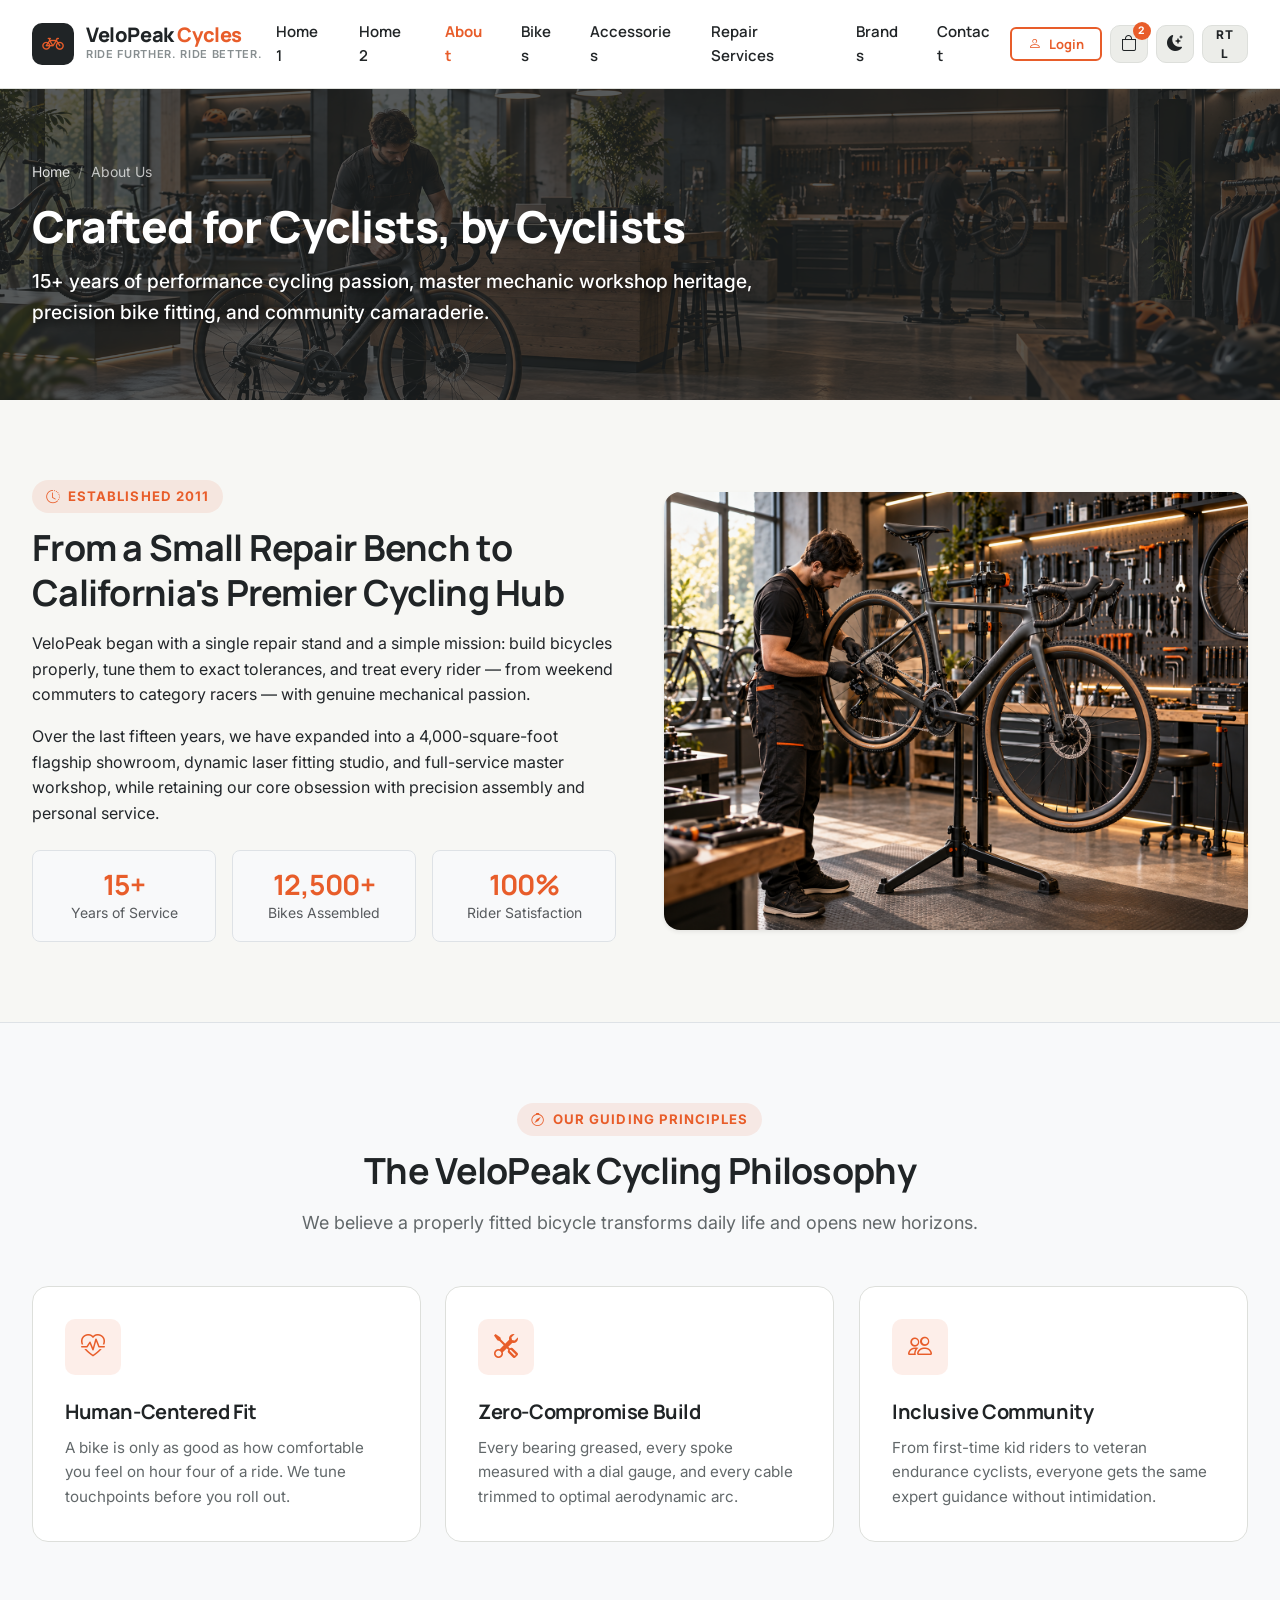
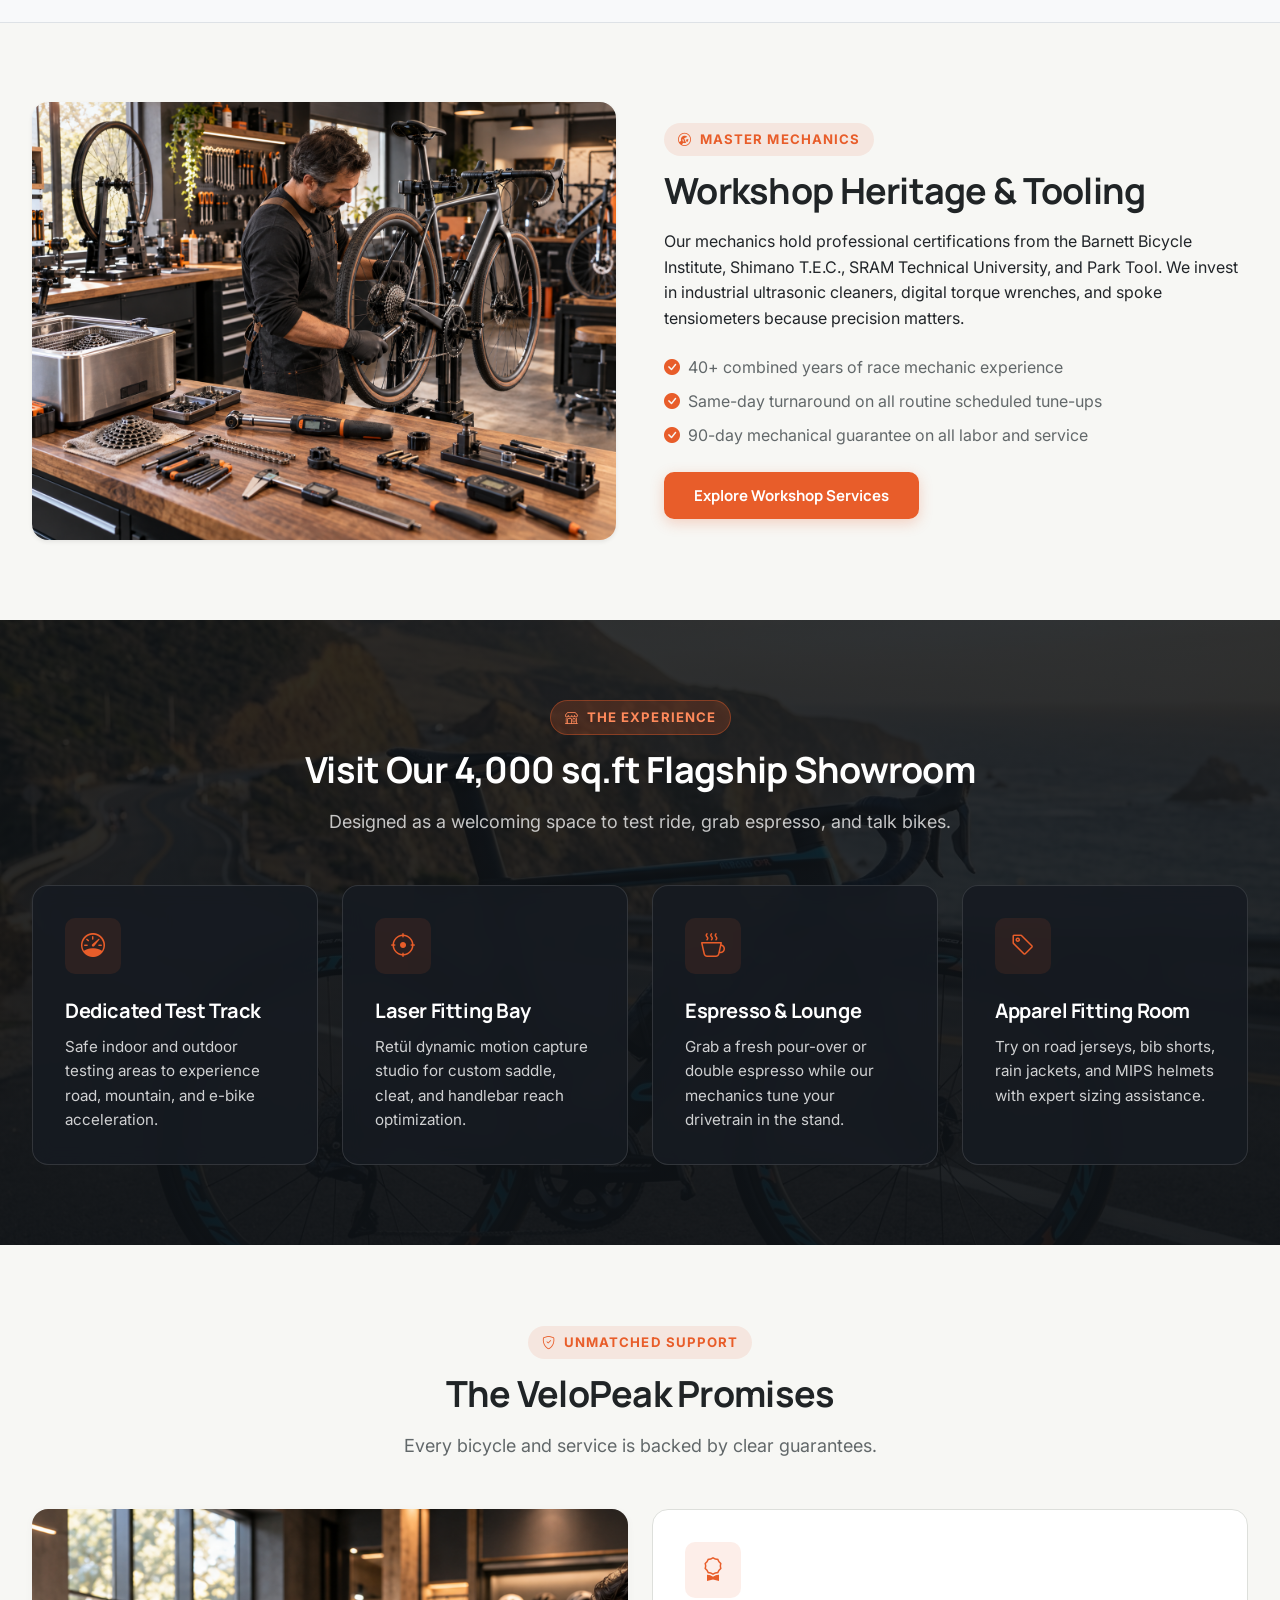
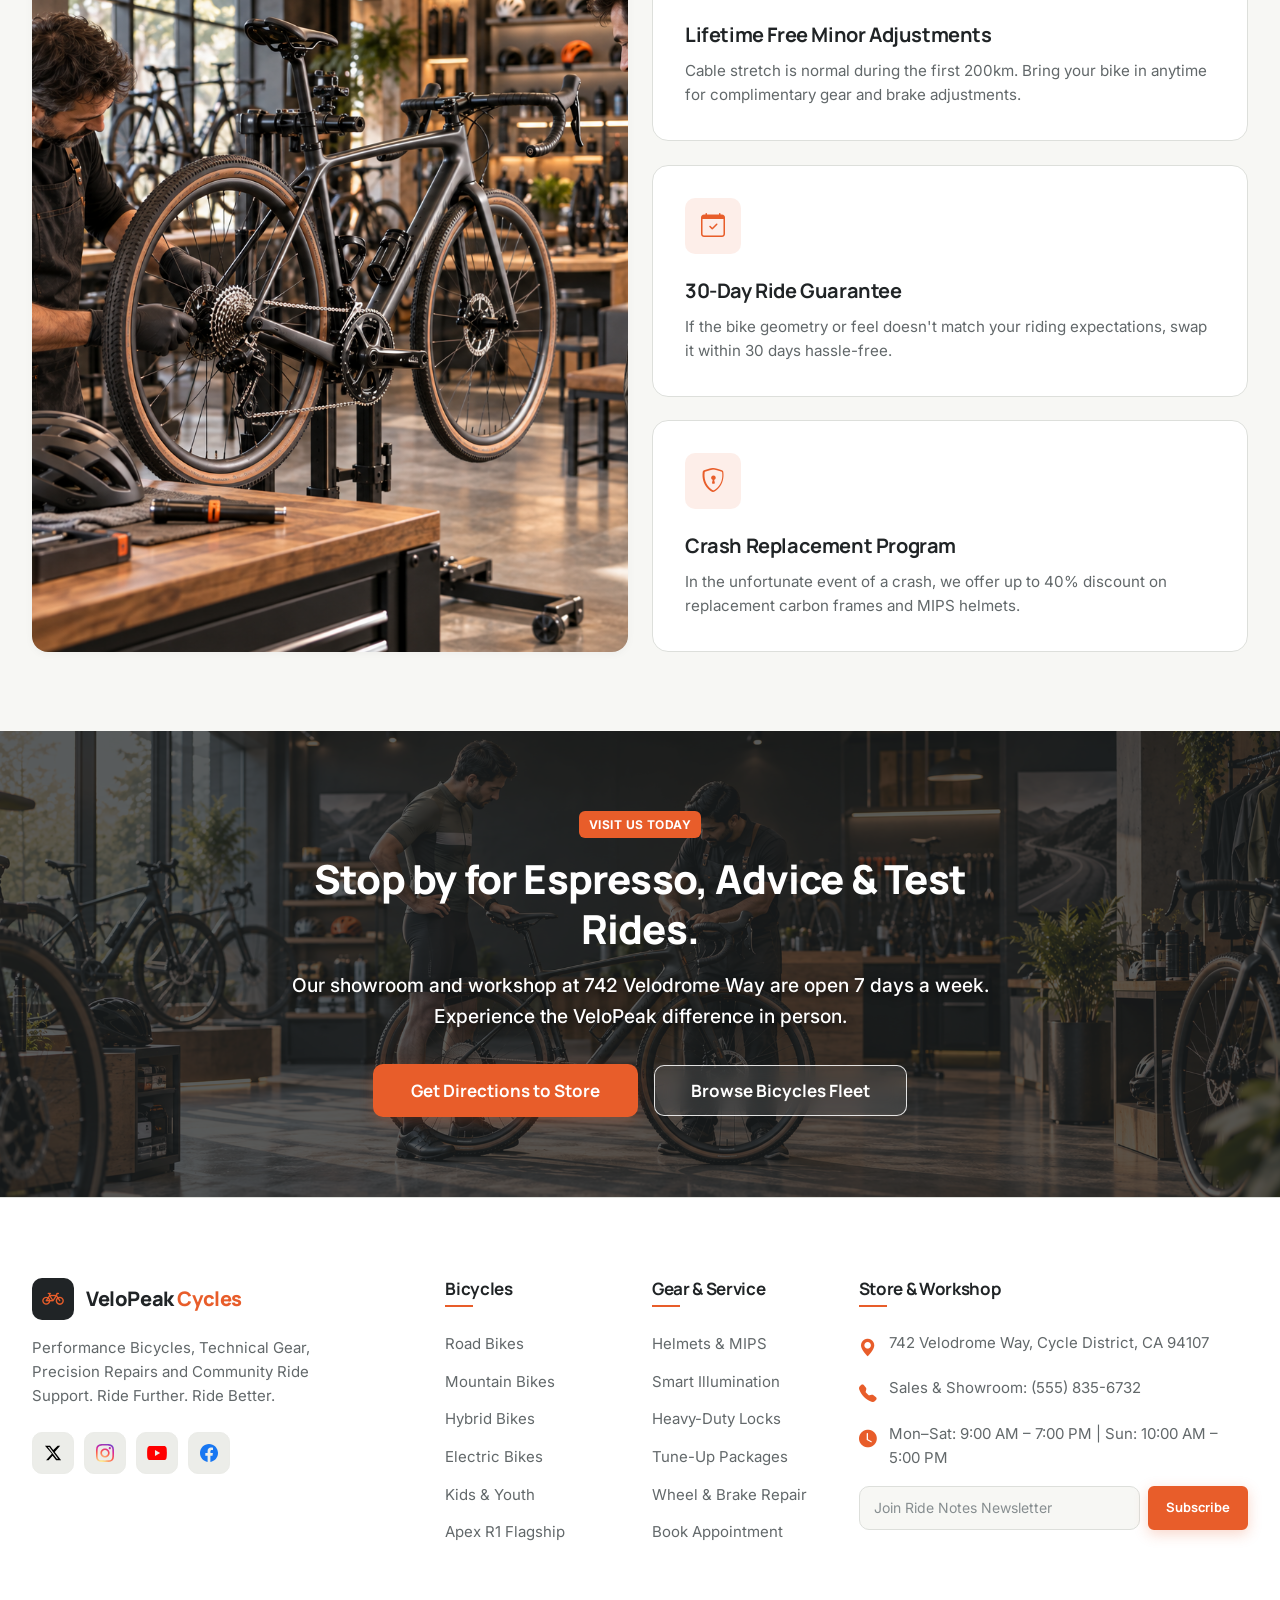
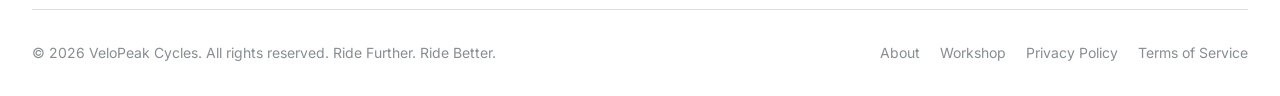
==== commit 9fd55174: "bugs fixed" ====
--- a/about.html
+++ b/about.html
@@ -235,8 +235,12 @@
     </section>
 
     <!-- ==================== 4. FLAGSHIP SHOWROOM EXPERIENCE ==================== -->
-    <section class="section-padding bg-light border-top border-bottom">
-      <div class="site-container">
+    <section class="section-padding experience-section position-relative overflow-hidden" id="experience-section">
+      <div class="experience-bg-wrapper">
+        <img src="assets/images/hero/hero-home-1.jpg" alt="VeloPeak Flagship Showroom Experience" class="experience-bg-img">
+        <div class="experience-overlay"></div>
+      </div>
+      <div class="site-container position-relative" style="z-index: 2;">
         <div class="section-header text-center">
           <span class="section-badge"><i class="bi bi-shop"></i> The Experience</span>
           <h2 class="section-title">Visit Our 4,000 sq.ft Flagship Showroom</h2>
@@ -245,28 +249,28 @@
 
         <div class="row g-4 showroom-experience-grid">
           <div class="col-lg-3 col-md-6">
-            <div class="feature-card">
+            <div class="feature-card experience-card">
               <div class="feature-icon-wrapper"><i class="bi bi-speedometer"></i></div>
               <h4 class="feature-title">Dedicated Test Track</h4>
               <p class="feature-desc">Safe indoor and outdoor testing areas to experience road, mountain, and e-bike acceleration.</p>
             </div>
           </div>
           <div class="col-lg-3 col-md-6">
-            <div class="feature-card">
+            <div class="feature-card experience-card">
               <div class="feature-icon-wrapper"><i class="bi bi-crosshair"></i></div>
               <h4 class="feature-title">Laser Fitting Bay</h4>
               <p class="feature-desc">Retül dynamic motion capture studio for custom saddle, cleat, and handlebar reach optimization.</p>
             </div>
           </div>
           <div class="col-lg-3 col-md-6">
-            <div class="feature-card">
+            <div class="feature-card experience-card">
               <div class="feature-icon-wrapper"><i class="bi bi-cup-hot"></i></div>
               <h4 class="feature-title">Espresso & Lounge</h4>
               <p class="feature-desc">Grab a fresh pour-over or double espresso while our mechanics tune your drivetrain in the stand.</p>
             </div>
           </div>
           <div class="col-lg-3 col-md-6">
-            <div class="feature-card">
+            <div class="feature-card experience-card">
               <div class="feature-icon-wrapper"><i class="bi bi-tag"></i></div>
               <h4 class="feature-title">Apparel Fitting Room</h4>
               <p class="feature-desc">Try on road jerseys, bib shorts, rain jackets, and MIPS helmets with expert sizing assistance.</p>
--- a/css/main.css
+++ b/css/main.css
@@ -1030,3 +1030,73 @@
   color: #FFFFFF;
   box-shadow: 1px 0 0 rgba(255, 255, 255, 0.1);
 }
+
+/* Flagship Showroom Experience Section with Background Image (No White Cast) */
+.experience-section {
+  position: relative;
+  overflow: hidden;
+}
+
+.experience-bg-wrapper {
+  position: absolute;
+  top: 0;
+  left: 0;
+  width: 100%;
+  height: 100%;
+  z-index: 1;
+}
+
+.experience-bg-img {
+  width: 100%;
+  height: 100%;
+  object-fit: cover;
+  object-position: center;
+}
+
+.experience-overlay {
+  position: absolute;
+  top: 0;
+  left: 0;
+  width: 100%;
+  height: 100%;
+  background: linear-gradient(180deg, rgba(14, 18, 22, 0.86) 0%, rgba(14, 18, 22, 0.93) 100%);
+}
+
+.experience-section .section-badge {
+  background: rgba(235, 94, 40, 0.2);
+  color: #FF8A5B;
+  border: 1px solid rgba(235, 94, 40, 0.4);
+}
+
+.experience-section .section-title {
+  color: #FFFFFF;
+}
+
+.experience-section .section-subtitle {
+  color: rgba(255, 255, 255, 0.75);
+}
+
+.experience-section .feature-card,
+.experience-card {
+  background: rgba(22, 27, 34, 0.88) !important;
+  border: 1px solid rgba(255, 255, 255, 0.12) !important;
+  backdrop-filter: blur(10px);
+  -webkit-backdrop-filter: blur(10px);
+  transition: transform var(--transition-fast), border-color var(--transition-fast), background-color var(--transition-fast), box-shadow var(--transition-fast);
+}
+
+.experience-section .feature-card:hover,
+.experience-card:hover {
+  transform: translateY(-4px);
+  border-color: var(--color-primary) !important;
+  background: rgba(30, 37, 48, 0.96) !important;
+  box-shadow: 0 12px 30px rgba(0, 0, 0, 0.35);
+}
+
+.experience-section .feature-title {
+  color: #FFFFFF;
+}
+
+.experience-section .feature-desc {
+  color: rgba(255, 255, 255, 0.8);
+}
